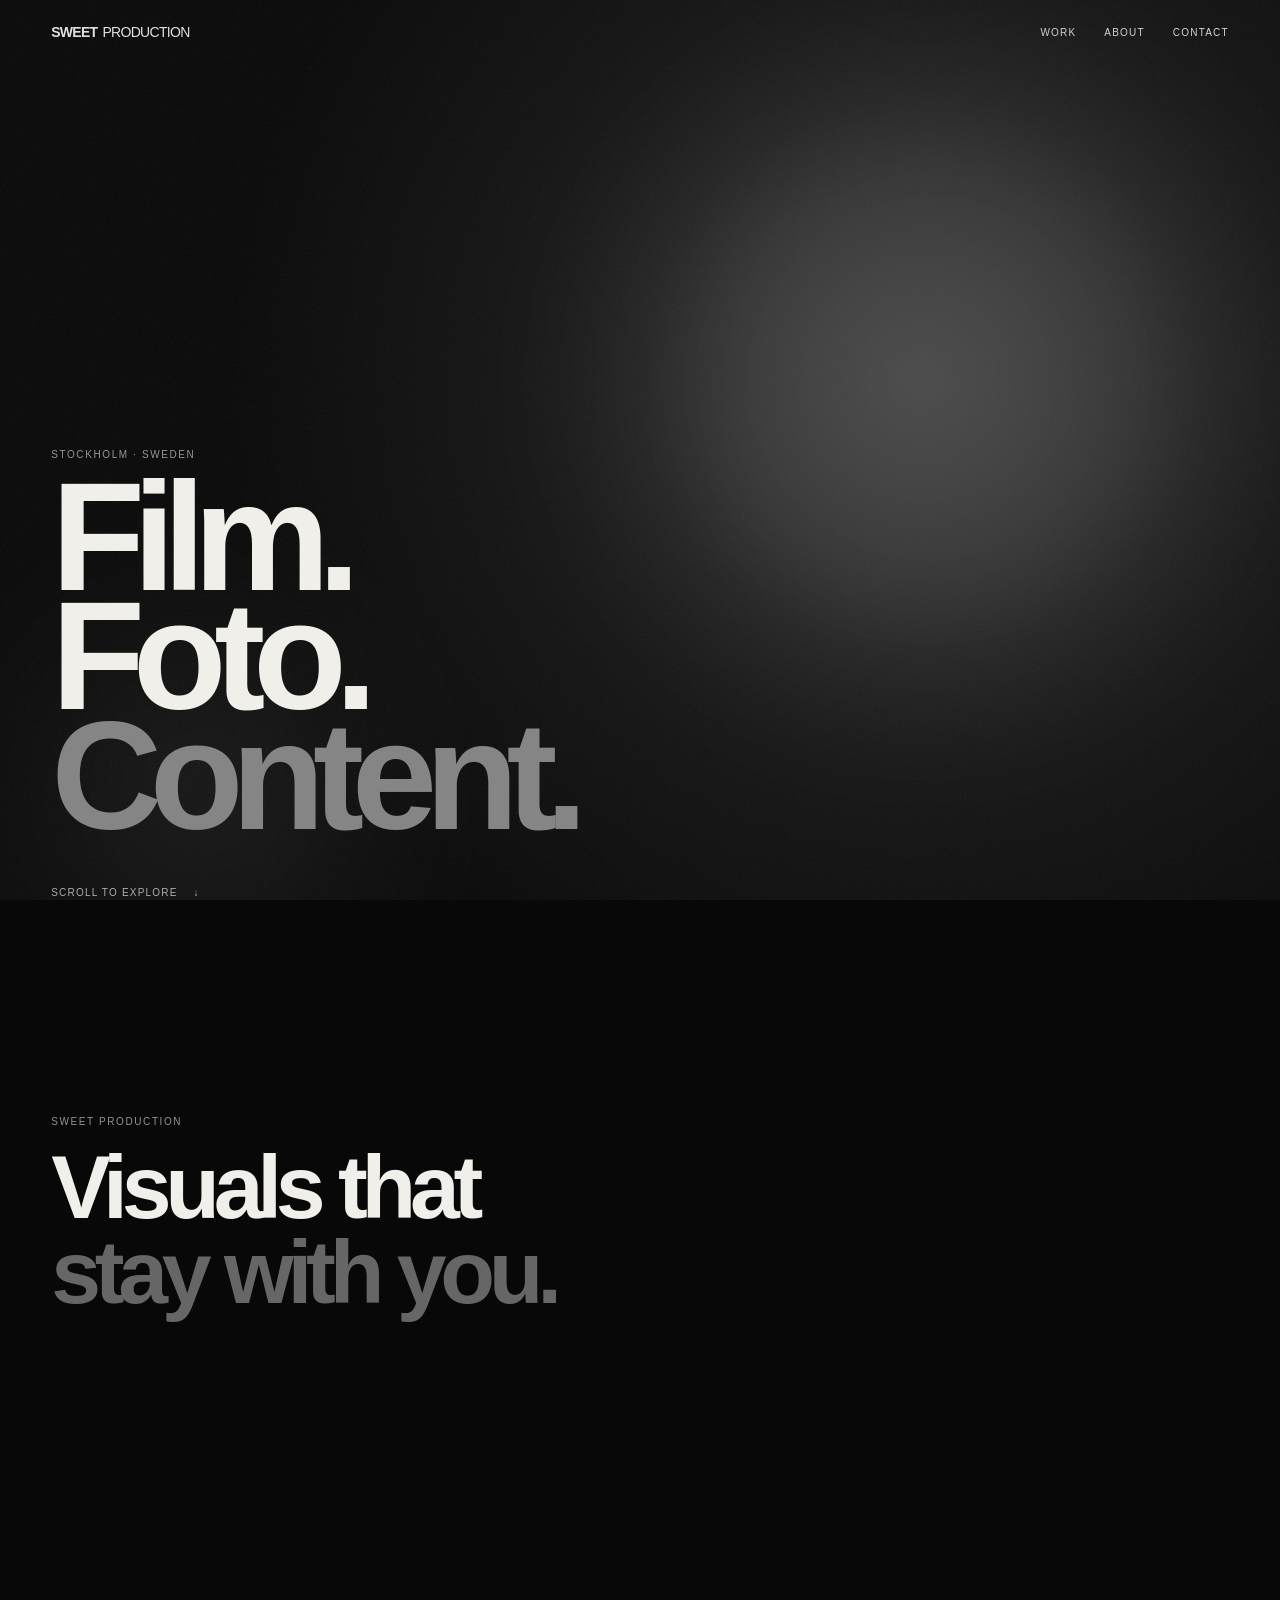
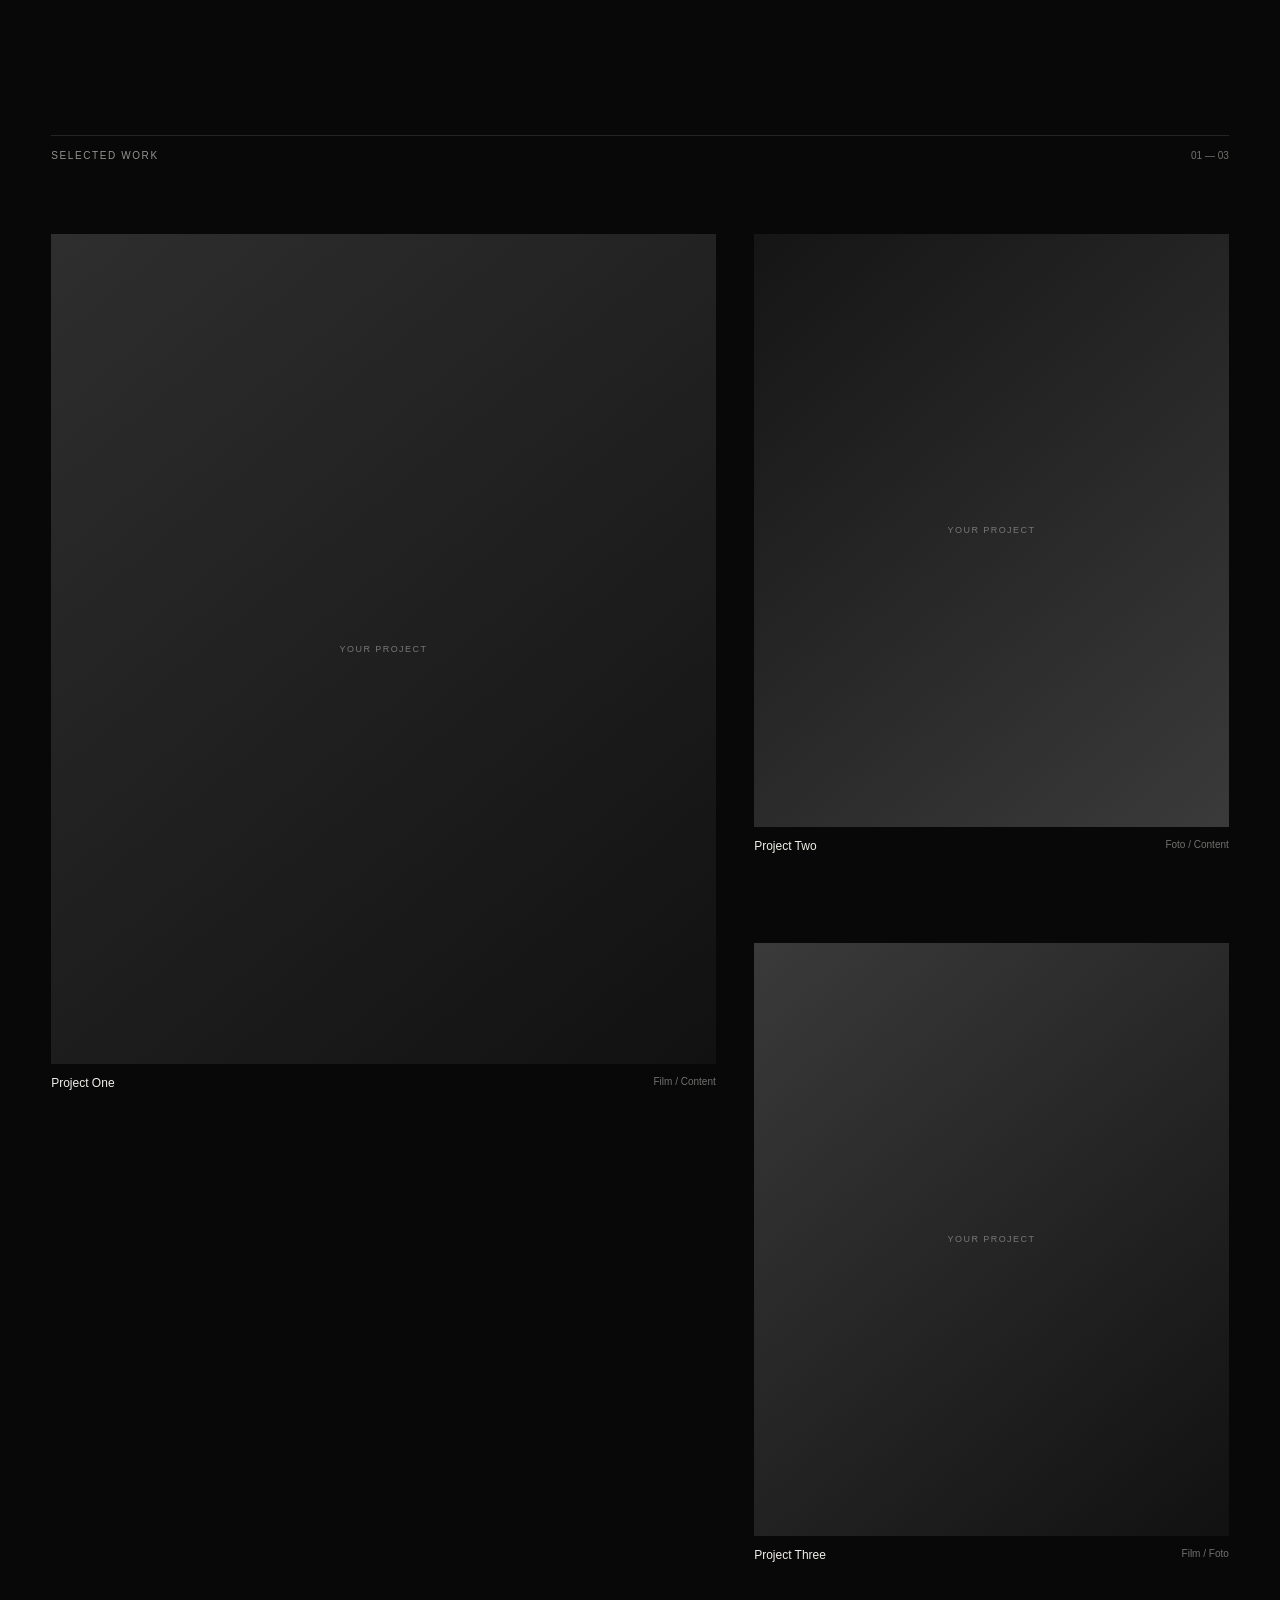
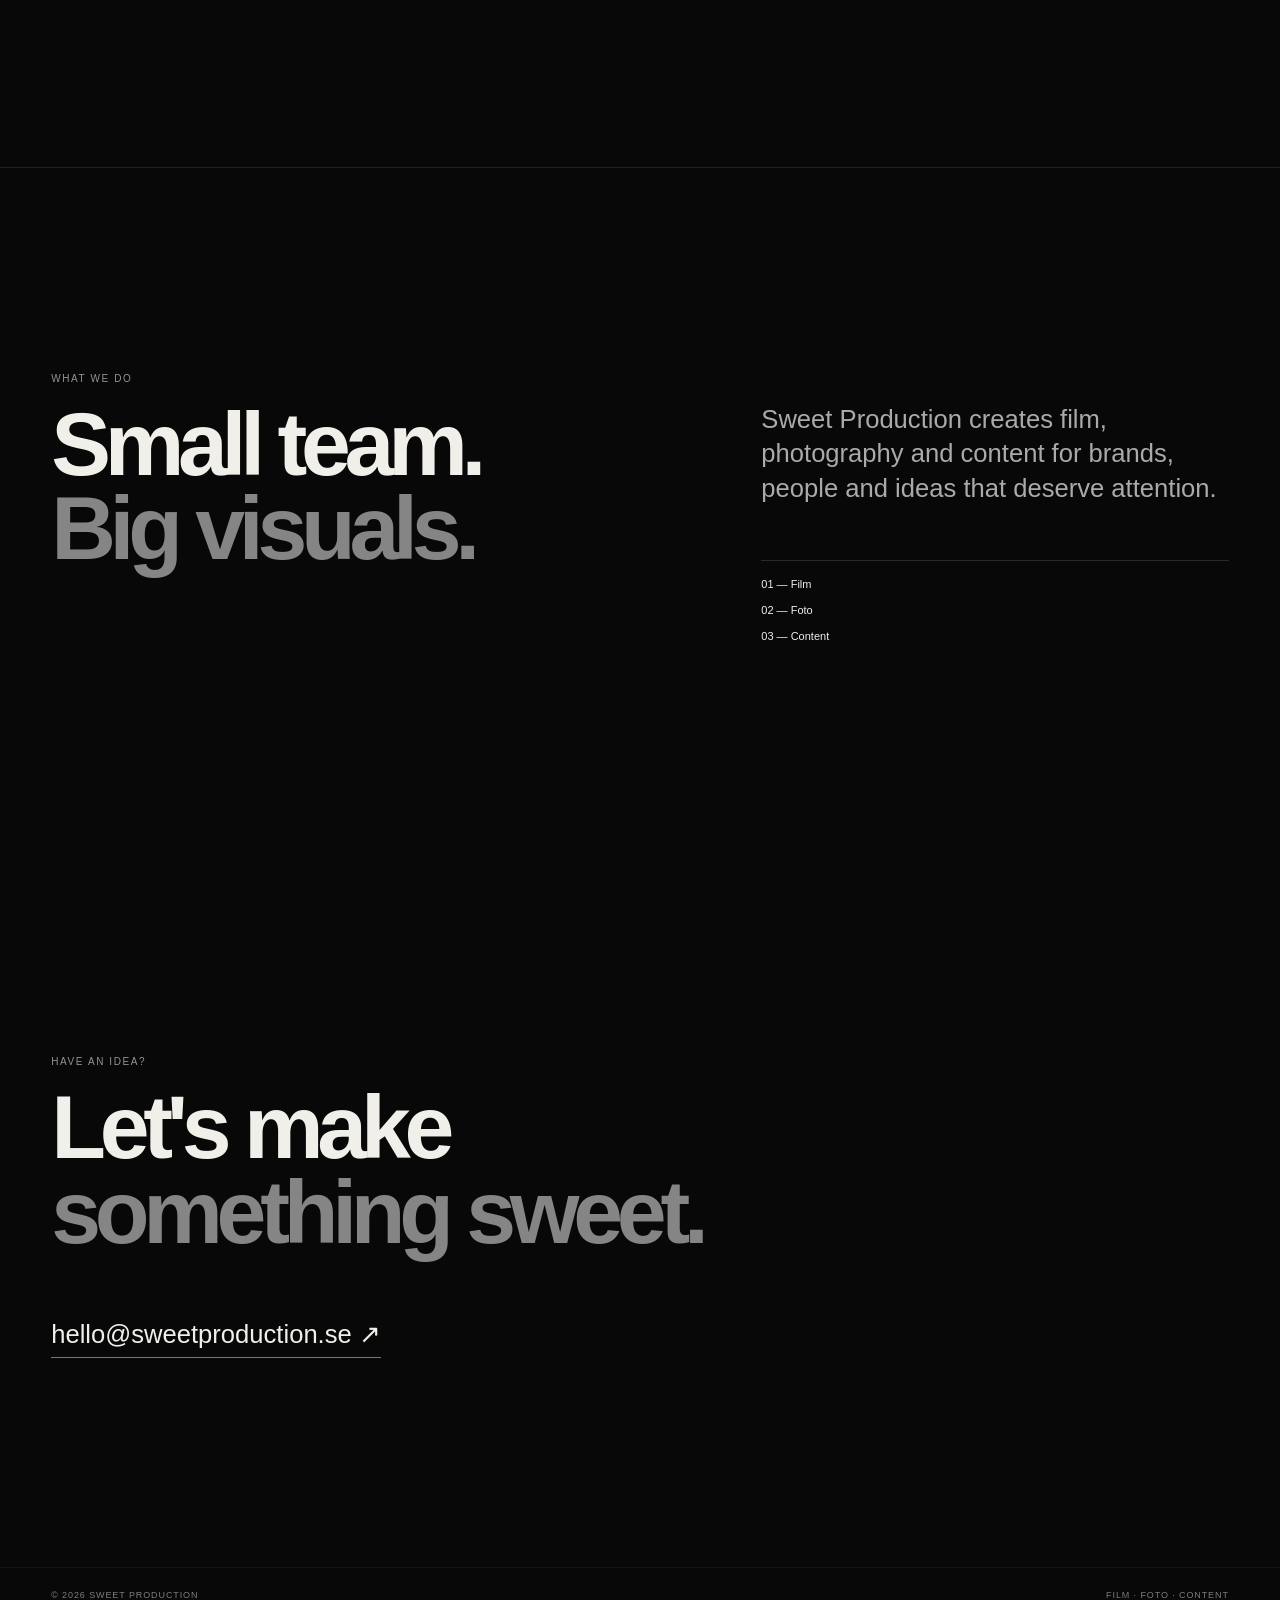
==== index.html @ b4e2ef2e "Update index.html" ====
<!DOCTYPE html>
<html lang="sv">
<head>
  <meta charset="UTF-8">
  <meta name="viewport" content="width=device-width, initial-scale=1.0">

  <title>Sweet Production — Film · Foto · Content</title>

  <meta name="description" content="Sweet Production — Film, Foto och Content.">

  <link rel="stylesheet" href="style.css">
</head>

<body>

<header class="nav">

  <a href="#top" class="logo">
    SWEET<span>PRODUCTION</span>
  </a>

  <nav>
    <a href="#work">Work</a>
    <a href="#about">About</a>
    <a href="#contact">Contact</a>
  </nav>

</header>

<main id="top">

<section class="hero">

  <div class="hero-bg">
    <div class="glow one"></div>
    <div class="glow two"></div>
    <div class="grain"></div>
  </div>

  <div class="hero-content">

    <p class="eyebrow" id="location">
      Stockholm · Sweden
    </p>

    <h1 id="hero-title">
      Film.<br>
      Foto.<br>
      <i>Content.</i>
    </h1>

    <a href="#work" class="scroll">
      Scroll to explore <b>↓</b>
    </a>

  </div>

</section>

<section class="statement">

  <p class="eyebrow">
    Sweet Production
  </p>

  <h2 id="statement">
    Visuals that<br>
    <span>stay with you.</span>
  </h2>

</section>

<section id="work" class="work">

  <div class="section-top">

    <p class="eyebrow">
      Selected work
    </p>

    <span>01 — 03</span>

  </div>

  <div class="projects">

    <article class="project big">

      <div class="media" id="image1">
        YOUR PROJECT
      </div>

      <div class="meta">

        <strong id="title1">
          Project One
        </strong>

        <small id="category1">
          Film / Content
        </small>

      </div>

    </article>

    <article class="project">

      <div class="media alt1" id="image2">
        YOUR PROJECT
      </div>

      <div class="meta">

        <strong id="title2">
          Project Two
        </strong>

        <small id="category2">
          Foto / Content
        </small>

      </div>

    </article>

    <article class="project">

      <div class="media alt2" id="image3">
        YOUR PROJECT
      </div>

      <div class="meta">

        <strong id="title3">
          Project Three
        </strong>

        <small id="category3">
          Film / Foto
        </small>

      </div>

    </article>

  </div>

</section>

<section id="about" class="about">

  <p class="eyebrow">
    What we do
  </p>

  <div class="split">

    <h2>
      Small team.<br>
      <i>Big visuals.</i>
    </h2>

    <div>

      <p class="lead" id="about-text">
        Sweet Production creates film,
        photography and content for brands,
        people and ideas that deserve attention.
      </p>

      <div class="services">

        <span>01 — Film</span>
        <span>02 — Foto</span>
        <span>03 — Content</span>

      </div>

    </div>

  </div>

</section>

<section id="contact" class="contact">

  <p class="eyebrow">
    Have an idea?
  </p>

  <h2>
    Let's make<br>
    <i>something sweet.</i>
  </h2>

  <a
    class="email"
    id="email"
    href="mailto:hello@sweetproduction.se"
  >
    hello@sweetproduction.se ↗
  </a>

</section>

</main>

<footer>

  <span>
    © 2026 Sweet Production
  </span>

  <span>
    Film · Foto · Content
  </span>

</footer>


<script>

const saved = localStorage.getItem("sweetProductionContent");

if (saved) {

  const data = JSON.parse(saved);

  /* HERO */

  if (data.location) {
    document.getElementById("location").textContent =
      data.location;
  }

  if (data.hero1 || data.hero2 || data.hero3) {

    document.getElementById("hero-title").innerHTML =
      `${data.hero1 || ""}<br>
       ${data.hero2 || ""}<br>
       <i>${data.hero3 || ""}</i>`;

  }


  /* STATEMENT */

  if (data.statement) {

    const lines = data.statement
      .split("\n")
      .filter(line => line.trim() !== "");

    document.getElementById("statement").innerHTML =
      `${lines[0] || ""}<br>
       <span>${lines[1] || ""}</span>`;

  }


  /* PROJECT 1 */

  if (data.project1)
    document.getElementById("title1").textContent =
      data.project1;

  if (data.type1)
    document.getElementById("category1").textContent =
      data.type1;

  if (data.image1)
    setImage("image1", data.image1);


  /* PROJECT 2 */

  if (data.project2)
    document.getElementById("title2").textContent =
      data.project2;

  if (data.type2)
    document.getElementById("category2").textContent =
      data.type2;

  if (data.image2)
    setImage("image2", data.image2);


  /* PROJECT 3 */

  if (data.project3)
    document.getElementById("title3").textContent =
      data.project3;

  if (data.type3)
    document.getElementById("category3").textContent =
      data.type3;

  if (data.image3)
    setImage("image3", data.image3);


  /* ABOUT */

  if (data.about) {
    document.getElementById("about-text").textContent =
      data.about;
  }


  /* EMAIL */

  if (data.email) {

    const email = document.getElementById("email");

    email.textContent = data.email + " ↗";
    email.href = "mailto:" + data.email;

  }

}


/* IMAGE */

function setImage(id, url) {

  const element = document.getElementById(id);

  element.style.backgroundImage =
    `url("${url}")`;

  element.style.backgroundSize = "cover";
  element.style.backgroundPosition = "center";

  element.textContent = "";

}

</script>

</body>
</html>
---- style.css ----
* {
  box-sizing: border-box;
}

html {
  scroll-behavior: smooth;
}

body {
  margin: 0;
  background: #080808;
  color: #f1efe9;
  font-family: Arial, Helvetica, sans-serif;
}

a {
  color: inherit;
  text-decoration: none;
}

/* NAV */

.nav {
  position: fixed;
  z-index: 20;
  top: 0;
  left: 0;
  width: 100%;
  padding: 24px 4vw;
  display: flex;
  justify-content: space-between;
  align-items: center;
  mix-blend-mode: difference;
}

.logo {
  font-weight: 800;
  font-size: 14px;
  letter-spacing: -0.05em;
}

.logo span {
  font-weight: 500;
  margin-left: 5px;
}

.nav nav {
  display: flex;
  gap: 28px;
  font-size: 10px;
  text-transform: uppercase;
  letter-spacing: 0.12em;
}

/* HERO */

.hero {
  height: 100svh;
  min-height: 650px;
  position: relative;
  display: flex;
  align-items: flex-end;
  padding: 0 4vw 7vh;
  overflow: hidden;
}

.hero-bg {
  position: absolute;
  inset: 0;
  background:
    radial-gradient(
      circle at 72% 42%,
      #393939 0,
      #191919 26%,
      #080808 65%
    );
}

.glow {
  position: absolute;
  border-radius: 50%;
  filter: blur(90px);
  opacity: 0.28;
}

.one {
  width: 45vw;
  height: 45vw;
  right: 5%;
  top: 10%;
  background: #777;
}

.two {
  width: 24vw;
  height: 24vw;
  left: 4%;
  bottom: -5%;
  background: #444;
}

.grain {
  position: absolute;
  inset: -40%;
  opacity: 0.07;
  background-image: url("data:image/svg+xml,%3Csvg xmlns='http://www.w3.org/2000/svg' width='180' height='180'%3E%3Cfilter id='n'%3E%3CfeTurbulence type='fractalNoise' baseFrequency='.9' numOctaves='3'/%3E%3C/filter%3E%3Crect width='100%25' height='100%25' filter='url(%23n)'/%3E%3C/svg%3E");
  animation: noise 0.2s steps(2) infinite;
}

.hero-content {
  position: relative;
}

.eyebrow {
  font-size: 10px;
  text-transform: uppercase;
  letter-spacing: 0.16em;
  opacity: 0.6;
  margin: 0 0 18px;
}

.hero h1 {
  font-size: clamp(70px, 12vw, 180px);
  line-height: 0.78;
  letter-spacing: -0.08em;
  margin: 0;
  font-weight: 800;
}

.hero h1 i,
.contact h2 i,
.about h2 i {
  font-style: normal;
  color: #858585;
}

.scroll {
  position: absolute;
  top: calc(100% + 50px);
  font-size: 10px;
  text-transform: uppercase;
  letter-spacing: 0.12em;
  opacity: 0.7;
}

.scroll b {
  margin-left: 12px;
}

/* GENERAL SECTIONS */

.statement,
.work,
.about,
.contact {
  padding: 16vw 4vw;
}

.statement {
  min-height: 70vh;
  display: flex;
  justify-content: center;
  flex-direction: column;
}

.statement h2,
.about h2,
.contact h2 {
  font-size: clamp(44px, 7vw, 100px);
  line-height: 0.94;
  letter-spacing: -0.07em;
  margin: 0;
  font-weight: 750;
}

.statement h2 span {
  color: #666;
}

/* WORK */

.section-top {
  border-top: 1px solid #242424;
  padding-top: 14px;
  display: flex;
  justify-content: space-between;
  margin-bottom: 55px;
}

.section-top span {
  font-size: 10px;
  opacity: 0.45;
}

.projects {
  display: grid;
  grid-template-columns: 1.4fr 1fr;
  gap: 7vw 3vw;
}

.project.big {
  grid-row: span 2;
}

.media {
  aspect-ratio: 4 / 5;
  background: linear-gradient(140deg, #2e2e2e, #111);
  display: flex;
  align-items: center;
  justify-content: center;
  color: #777;
  font-size: 9px;
  letter-spacing: 0.16em;
}

.alt1 {
  background: linear-gradient(140deg, #151515, #3a3a3a);
}

.alt2 {
  background: linear-gradient(140deg, #3a3a3a, #111);
}

.meta {
  display: flex;
  justify-content: space-between;
  padding-top: 12px;
}

.meta strong {
  font-size: 12px;
  font-weight: 500;
}

.meta small {
  font-size: 10px;
  opacity: 0.45;
}

/* ABOUT */

.about {
  border-top: 1px solid #202020;
}

.split {
  display: grid;
  grid-template-columns: 1.3fr 1fr;
  gap: 8vw;
}

.lead {
  font-size: clamp(18px, 2vw, 28px);
  line-height: 1.35;
  color: #aaa;
  max-width: 520px;
  margin: 0;
}

.services {
  margin-top: 55px;
  border-top: 1px solid #292929;
  display: grid;
  gap: 14px;
  padding-top: 17px;
  font-size: 11px;
}

/* CONTACT */

.contact {
  min-height: 80vh;
  display: flex;
  justify-content: center;
  flex-direction: column;
}

.email {
  margin-top: 65px;
  font-size: clamp(18px, 2vw, 28px);
  width: max-content;
  border-bottom: 1px solid #777;
  padding-bottom: 8px;
}

/* FOOTER */

footer {
  border-top: 1px solid #202020;
  padding: 22px 4vw;
  display: flex;
  justify-content: space-between;
  font-size: 9px;
  text-transform: uppercase;
  letter-spacing: 0.1em;
  opacity: 0.5;
}

/* ANIMATION */

@keyframes noise {
  0% {
    transform: translate(0);
  }

  25% {
    transform: translate(2%, -1%);
  }

  50% {
    transform: translate(-1%, 2%);
  }

  75% {
    transform: translate(1%, 1%);
  }

  100% {
    transform: translate(-2%, -1%);
  }
}

/* MOBILE */

@media (max-width: 700px) {

  .nav {
    padding: 18px 5vw;
  }

  .nav nav {
    gap: 15px;
  }

  .hero {
    padding: 0 5vw 8vh;
  }

  .hero h1 {
    font-size: 20vw;
  }

  .statement,
  .work,
  .about,
  .contact {
    padding: 28vw 5vw;
  }

  .projects {
    grid-template-columns: 1fr;
    gap: 50px;
  }

  .project.big {
    grid-row: auto;
  }

  .split {
    grid-template-columns: 1fr;
    gap: 45px;
  }

  .contact {
    min-height: 70vh;
  }

  footer {
    padding: 20px 5vw;
    flex-direction: column;
    gap: 12px;
  }
}
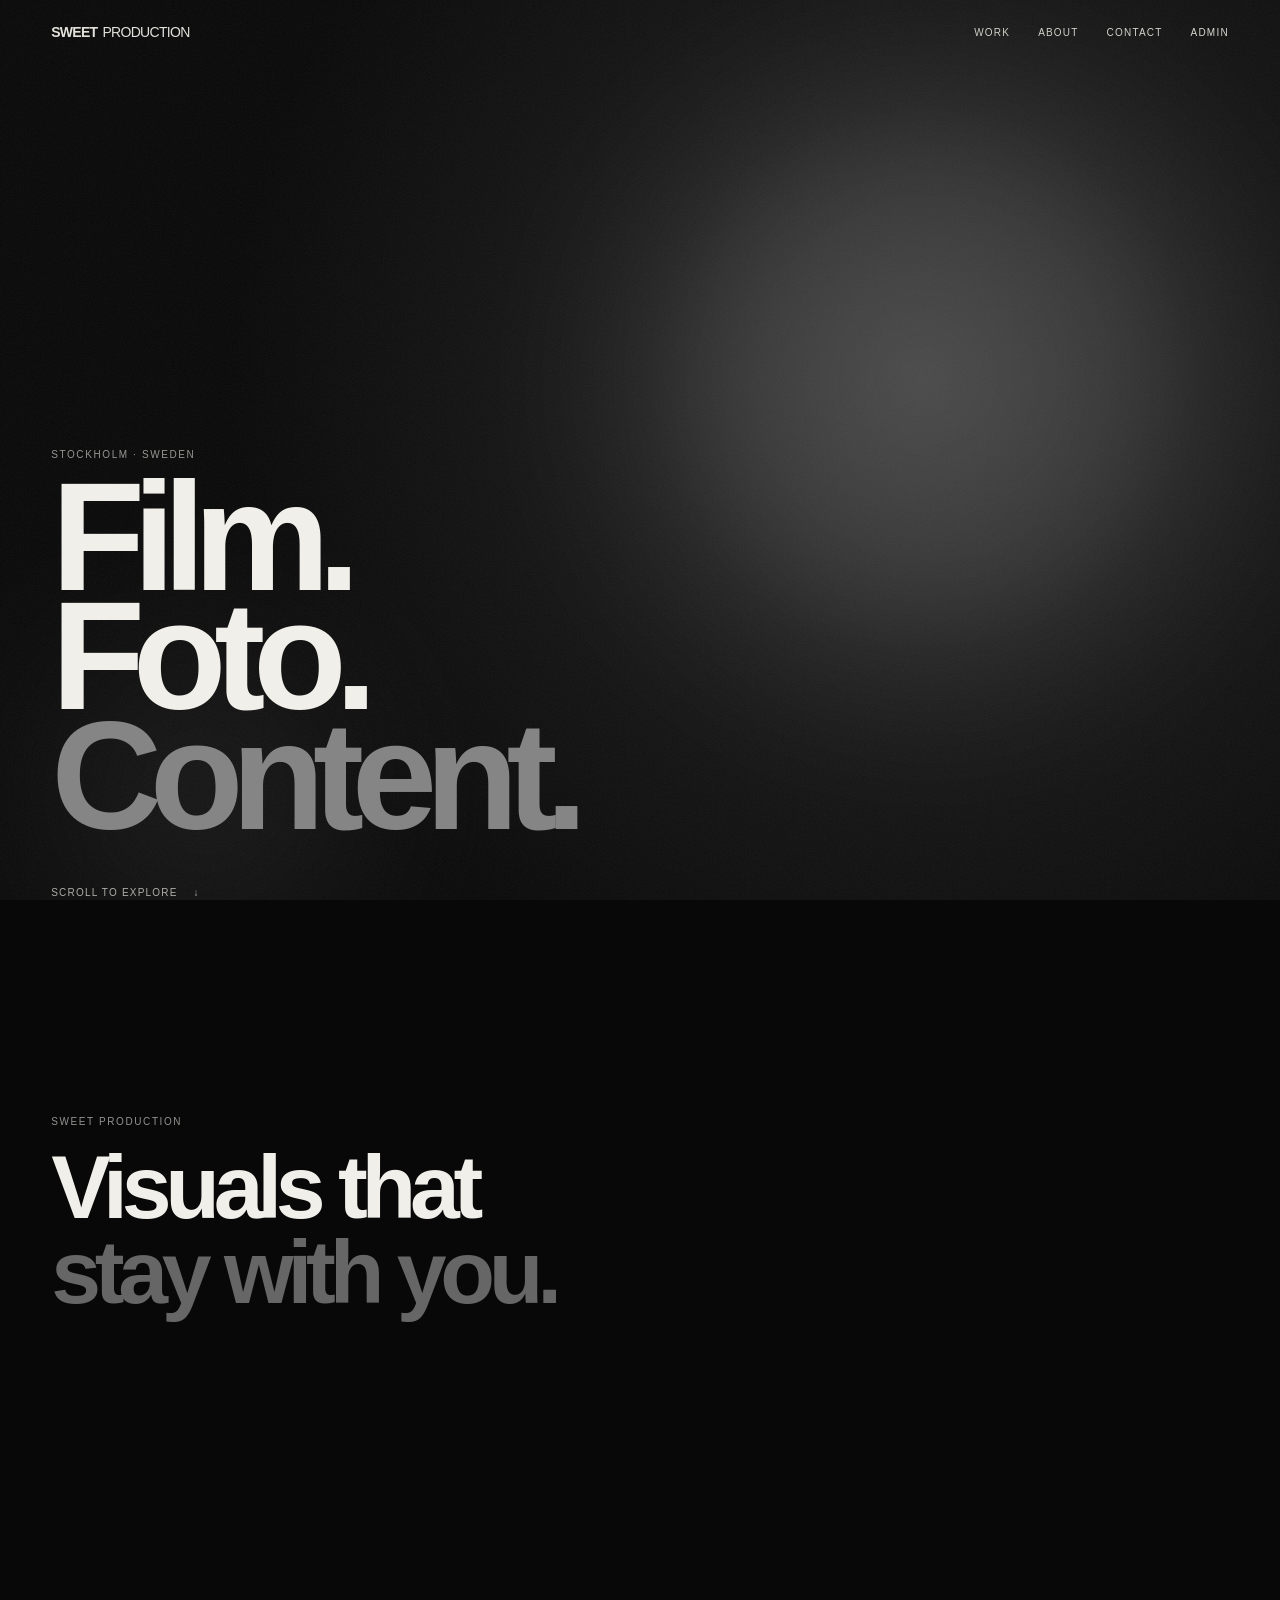
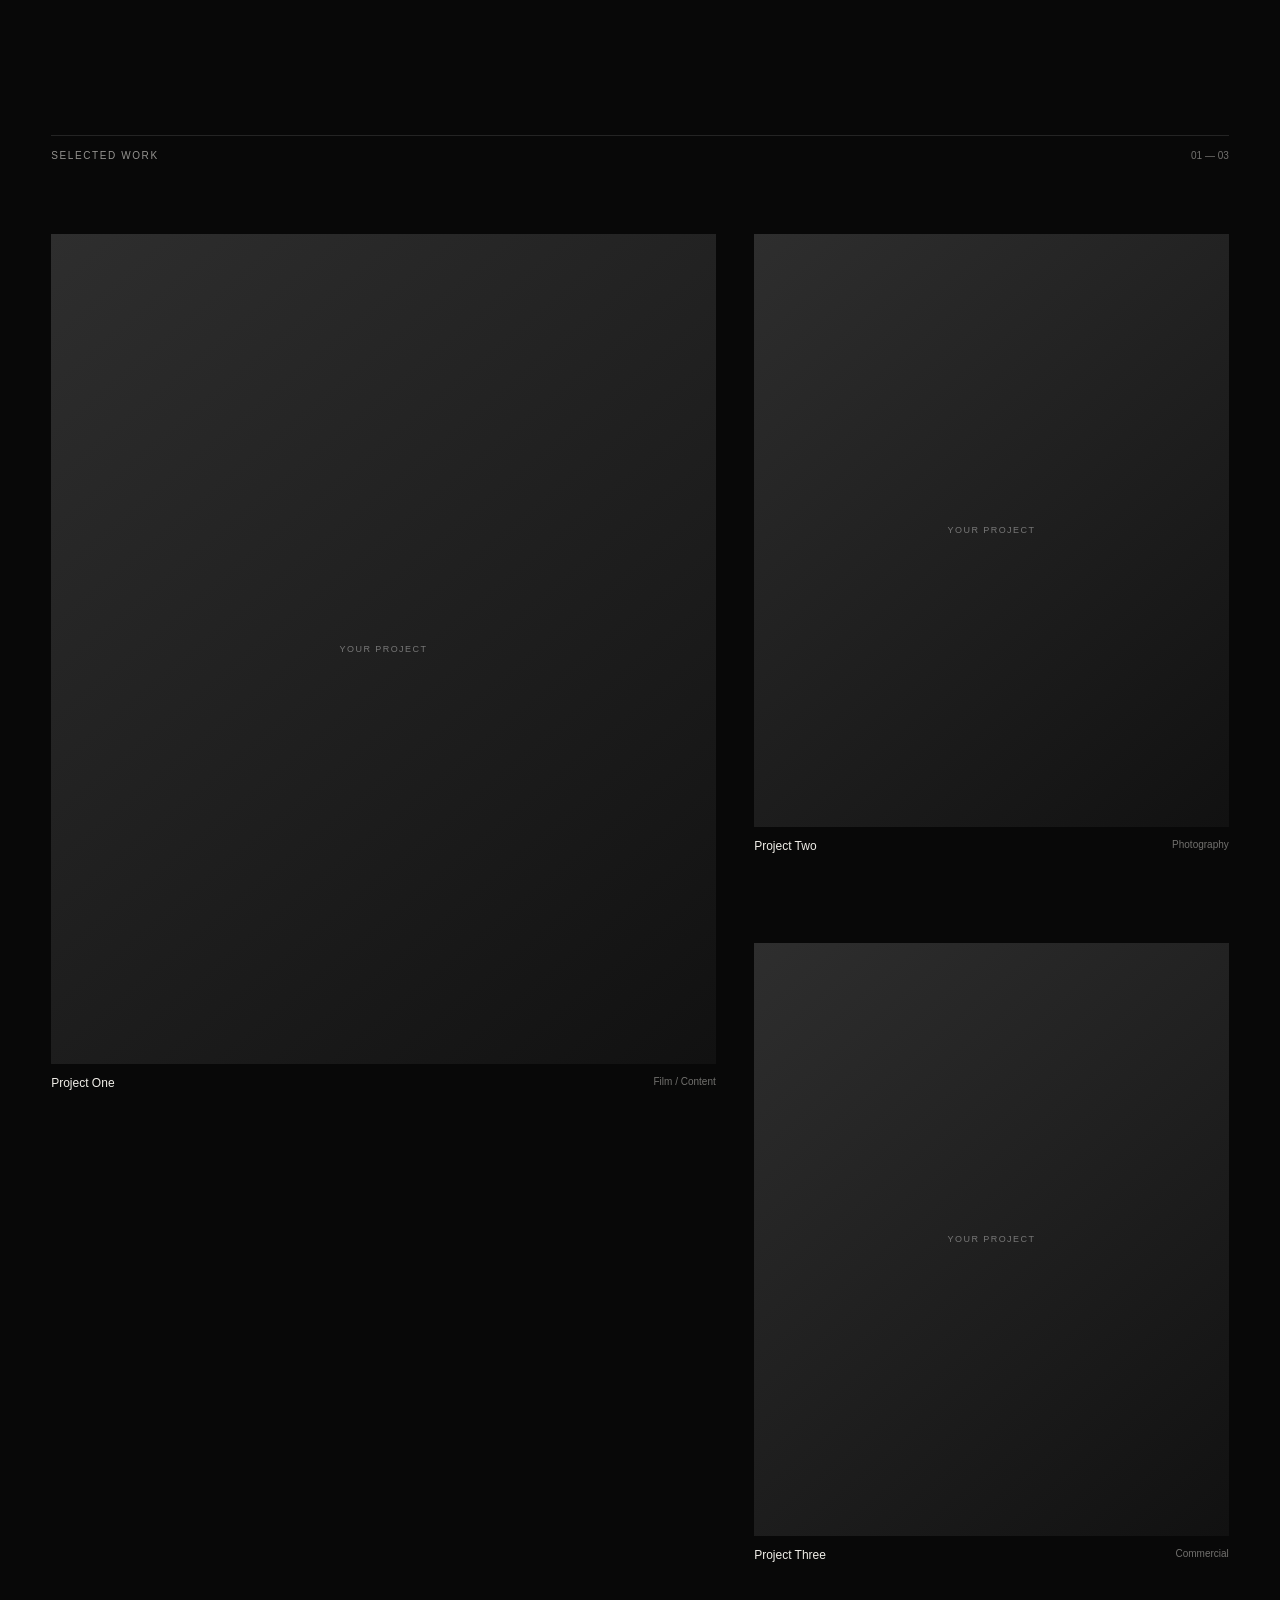
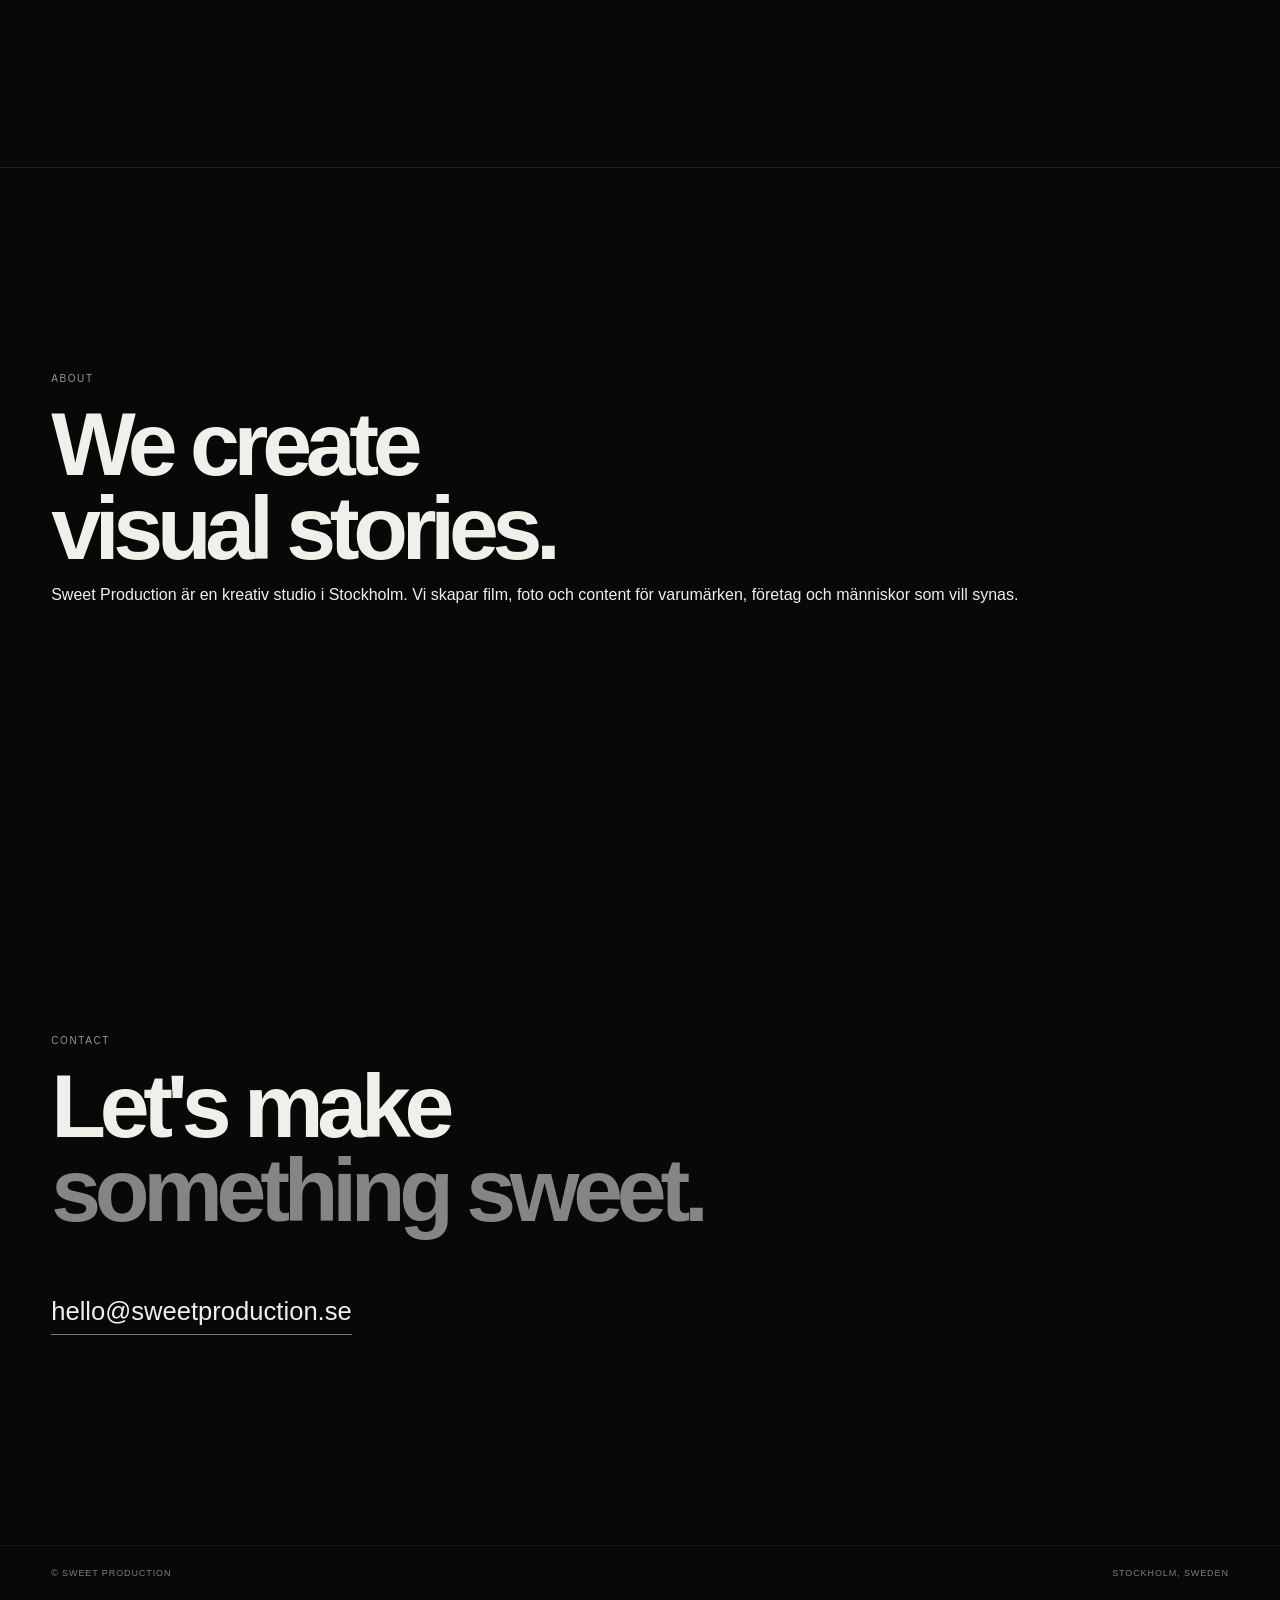
==== commit 727013e1: "Update index.html" ====
--- a/index.html
+++ b/index.html
@@ -3,34 +3,27 @@
 <head>
   <meta charset="UTF-8">
   <meta name="viewport" content="width=device-width, initial-scale=1.0">
-
   <title>Sweet Production — Film · Foto · Content</title>
-
   <meta name="description" content="Sweet Production — Film, Foto och Content.">
-
   <link rel="stylesheet" href="style.css">
 </head>
 
 <body>
 
 <header class="nav">
-
-  <a href="#top" class="logo">
-    SWEET<span>PRODUCTION</span>
-  </a>
+  <a href="#top" class="logo">SWEET<span>PRODUCTION</span></a>
 
   <nav>
     <a href="#work">Work</a>
     <a href="#about">About</a>
     <a href="#contact">Contact</a>
+    <a href="admin.html">Admin</a>
   </nav>
-
 </header>
 
 <main id="top">
 
 <section class="hero">
-
   <div class="hero-bg">
     <div class="glow one"></div>
     <div class="glow two"></div>
@@ -38,12 +31,9 @@
   </div>
 
   <div class="hero-content">
+    <p class="eyebrow">Stockholm · Sweden</p>
 
-    <p class="eyebrow" id="location">
-      Stockholm · Sweden
-    </p>
-
-    <h1 id="hero-title">
+    <h1>
       Film.<br>
       Foto.<br>
       <i>Content.</i>
@@ -52,154 +42,85 @@
     <a href="#work" class="scroll">
       Scroll to explore <b>↓</b>
     </a>
-
   </div>
-
 </section>
 
 <section class="statement">
+  <p class="eyebrow">Sweet Production</p>
 
-  <p class="eyebrow">
-    Sweet Production
-  </p>
-
-  <h2 id="statement">
+  <h2>
     Visuals that<br>
     <span>stay with you.</span>
   </h2>
-
 </section>
 
 <section id="work" class="work">
 
   <div class="section-top">
-
-    <p class="eyebrow">
-      Selected work
-    </p>
-
+    <p class="eyebrow">Selected work</p>
     <span>01 — 03</span>
-
   </div>
 
   <div class="projects">
 
     <article class="project big">
-
-      <div class="media" id="image1">
-        YOUR PROJECT
-      </div>
+      <div class="media" id="image1">YOUR PROJECT</div>
 
       <div class="meta">
-
-        <strong id="title1">
-          Project One
-        </strong>
-
-        <small id="category1">
-          Film / Content
-        </small>
-
+        <strong id="title1">Project One</strong>
+        <small id="category1">Film / Content</small>
       </div>
-
     </article>
 
     <article class="project">
-
-      <div class="media alt1" id="image2">
-        YOUR PROJECT
-      </div>
+      <div class="media" id="image2">YOUR PROJECT</div>
 
       <div class="meta">
-
-        <strong id="title2">
-          Project Two
-        </strong>
-
-        <small id="category2">
-          Foto / Content
-        </small>
-
+        <strong id="title2">Project Two</strong>
+        <small id="category2">Photography</small>
       </div>
-
     </article>
 
     <article class="project">
-
-      <div class="media alt2" id="image3">
-        YOUR PROJECT
-      </div>
+      <div class="media" id="image3">YOUR PROJECT</div>
 
       <div class="meta">
-
-        <strong id="title3">
-          Project Three
-        </strong>
-
-        <small id="category3">
-          Film / Foto
-        </small>
-
+        <strong id="title3">Project Three</strong>
+        <small id="category3">Commercial</small>
       </div>
-
     </article>
 
   </div>
-
 </section>
 
 <section id="about" class="about">
 
-  <p class="eyebrow">
-    What we do
+  <p class="eyebrow">About</p>
+
+  <h2>
+    We create<br>
+    <span>visual stories.</span>
+  </h2>
+
+  <p class="about-text">
+    Sweet Production är en kreativ studio i Stockholm.
+    Vi skapar film, foto och content för varumärken,
+    företag och människor som vill synas.
   </p>
-
-  <div class="split">
-
-    <h2>
-      Small team.<br>
-      <i>Big visuals.</i>
-    </h2>
-
-    <div>
-
-      <p class="lead" id="about-text">
-        Sweet Production creates film,
-        photography and content for brands,
-        people and ideas that deserve attention.
-      </p>
-
-      <div class="services">
-
-        <span>01 — Film</span>
-        <span>02 — Foto</span>
-        <span>03 — Content</span>
-
-      </div>
-
-    </div>
-
-  </div>
 
 </section>
 
 <section id="contact" class="contact">
 
-  <p class="eyebrow">
-    Have an idea?
-  </p>
+  <p class="eyebrow">Contact</p>
 
   <h2>
     Let's make<br>
     <i>something sweet.</i>
   </h2>
 
-  <a
-    class="email"
-    id="email"
-    href="mailto:hello@sweetproduction.se"
-  >
-    hello@sweetproduction.se ↗
+  <a class="email" href="mailto:hello@sweetproduction.se">
+    hello@sweetproduction.se
   </a>
 
 </section>
@@ -207,139 +128,9 @@
 </main>
 
 <footer>
-
-  <span>
-    © 2026 Sweet Production
-  </span>
-
-  <span>
-    Film · Foto · Content
-  </span>
-
+  <span>© Sweet Production</span>
+  <span>Stockholm, Sweden</span>
 </footer>
-
-
-<script>
-
-const saved = localStorage.getItem("sweetProductionContent");
-
-if (saved) {
-
-  const data = JSON.parse(saved);
-
-  /* HERO */
-
-  if (data.location) {
-    document.getElementById("location").textContent =
-      data.location;
-  }
-
-  if (data.hero1 || data.hero2 || data.hero3) {
-
-    document.getElementById("hero-title").innerHTML =
-      `${data.hero1 || ""}<br>
-       ${data.hero2 || ""}<br>
-       <i>${data.hero3 || ""}</i>`;
-
-  }
-
-
-  /* STATEMENT */
-
-  if (data.statement) {
-
-    const lines = data.statement
-      .split("\n")
-      .filter(line => line.trim() !== "");
-
-    document.getElementById("statement").innerHTML =
-      `${lines[0] || ""}<br>
-       <span>${lines[1] || ""}</span>`;
-
-  }
-
-
-  /* PROJECT 1 */
-
-  if (data.project1)
-    document.getElementById("title1").textContent =
-      data.project1;
-
-  if (data.type1)
-    document.getElementById("category1").textContent =
-      data.type1;
-
-  if (data.image1)
-    setImage("image1", data.image1);
-
-
-  /* PROJECT 2 */
-
-  if (data.project2)
-    document.getElementById("title2").textContent =
-      data.project2;
-
-  if (data.type2)
-    document.getElementById("category2").textContent =
-      data.type2;
-
-  if (data.image2)
-    setImage("image2", data.image2);
-
-
-  /* PROJECT 3 */
-
-  if (data.project3)
-    document.getElementById("title3").textContent =
-      data.project3;
-
-  if (data.type3)
-    document.getElementById("category3").textContent =
-      data.type3;
-
-  if (data.image3)
-    setImage("image3", data.image3);
-
-
-  /* ABOUT */
-
-  if (data.about) {
-    document.getElementById("about-text").textContent =
-      data.about;
-  }
-
-
-  /* EMAIL */
-
-  if (data.email) {
-
-    const email = document.getElementById("email");
-
-    email.textContent = data.email + " ↗";
-    email.href = "mailto:" + data.email;
-
-  }
-
-}
-
-
-/* IMAGE */
-
-function setImage(id, url) {
-
-  const element = document.getElementById(id);
-
-  element.style.backgroundImage =
-    `url("${url}")`;
-
-  element.style.backgroundSize = "cover";
-  element.style.backgroundPosition = "center";
-
-  element.textContent = "";
-
-}
-
-</script>
 
 </body>
 </html>
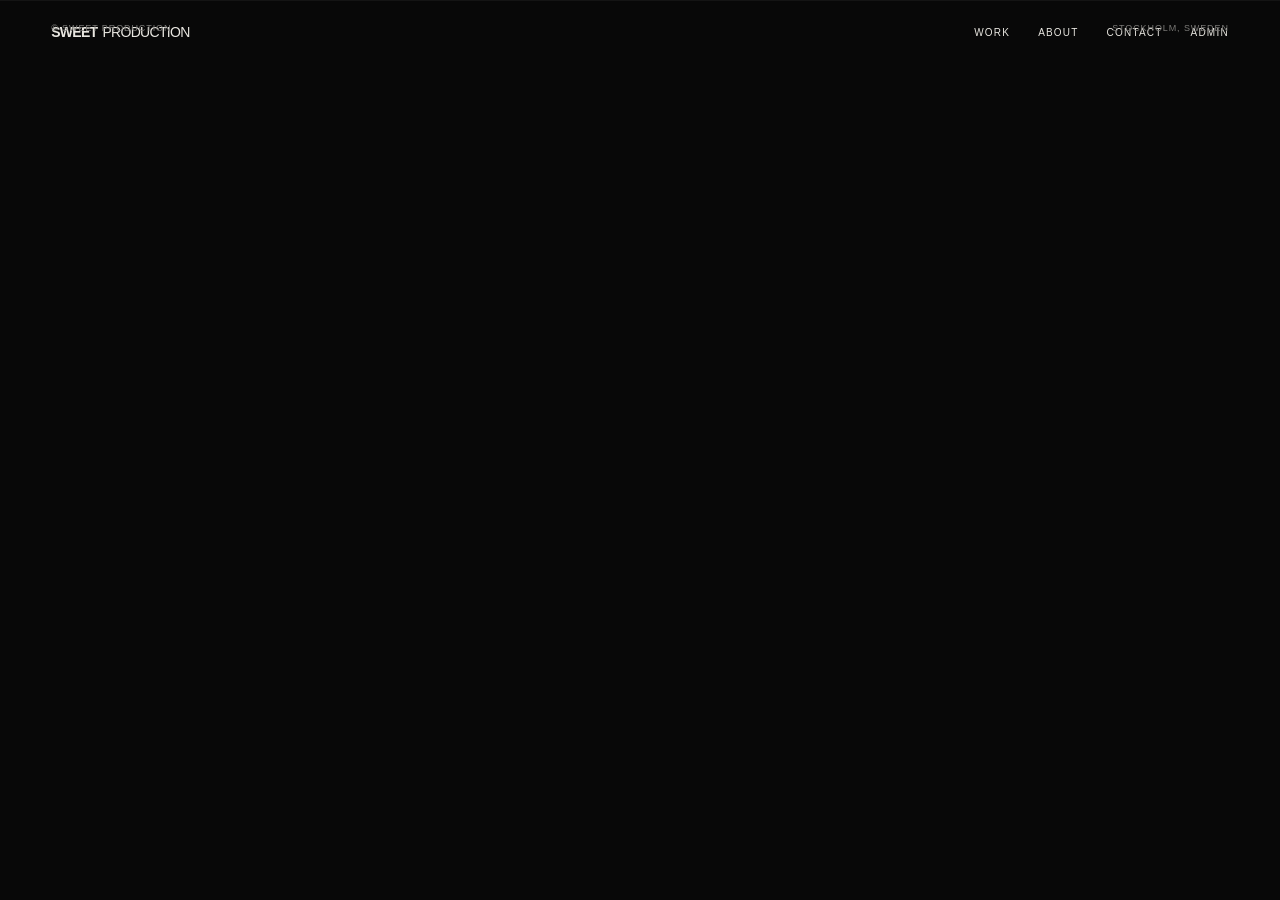
==== commit ad5c0e8e: "Update index.html" ====
--- a/index.html
+++ b/index.html
@@ -3,8 +3,7 @@
 <head>
   <meta charset="UTF-8">
   <meta name="viewport" content="width=device-width, initial-scale=1.0">
-  <title>Sweet Production — Film · Foto · Content</title>
-  <meta name="description" content="Sweet Production — Film, Foto och Content.">
+  <title>Sweet Production</title>
   <link rel="stylesheet" href="style.css">
 </head>
 
@@ -23,107 +22,7 @@
 
 <main id="top">
 
-<section class="hero">
-  <div class="hero-bg">
-    <div class="glow one"></div>
-    <div class="glow two"></div>
-    <div class="grain"></div>
-  </div>
-
-  <div class="hero-content">
-    <p class="eyebrow">Stockholm · Sweden</p>
-
-    <h1>
-      Film.<br>
-      Foto.<br>
-      <i>Content.</i>
-    </h1>
-
-    <a href="#work" class="scroll">
-      Scroll to explore <b>↓</b>
-    </a>
-  </div>
-</section>
-
-<section class="statement">
-  <p class="eyebrow">Sweet Production</p>
-
-  <h2>
-    Visuals that<br>
-    <span>stay with you.</span>
-  </h2>
-</section>
-
-<section id="work" class="work">
-
-  <div class="section-top">
-    <p class="eyebrow">Selected work</p>
-    <span>01 — 03</span>
-  </div>
-
-  <div class="projects">
-
-    <article class="project big">
-      <div class="media" id="image1">YOUR PROJECT</div>
-
-      <div class="meta">
-        <strong id="title1">Project One</strong>
-        <small id="category1">Film / Content</small>
-      </div>
-    </article>
-
-    <article class="project">
-      <div class="media" id="image2">YOUR PROJECT</div>
-
-      <div class="meta">
-        <strong id="title2">Project Two</strong>
-        <small id="category2">Photography</small>
-      </div>
-    </article>
-
-    <article class="project">
-      <div class="media" id="image3">YOUR PROJECT</div>
-
-      <div class="meta">
-        <strong id="title3">Project Three</strong>
-        <small id="category3">Commercial</small>
-      </div>
-    </article>
-
-  </div>
-</section>
-
-<section id="about" class="about">
-
-  <p class="eyebrow">About</p>
-
-  <h2>
-    We create<br>
-    <span>visual stories.</span>
-  </h2>
-
-  <p class="about-text">
-    Sweet Production är en kreativ studio i Stockholm.
-    Vi skapar film, foto och content för varumärken,
-    företag och människor som vill synas.
-  </p>
-
-</section>
-
-<section id="contact" class="contact">
-
-  <p class="eyebrow">Contact</p>
-
-  <h2>
-    Let's make<br>
-    <i>something sweet.</i>
-  </h2>
-
-  <a class="email" href="mailto:hello@sweetproduction.se">
-    hello@sweetproduction.se
-  </a>
-
-</section>
+  <div id="page"></div>
 
 </main>
 
@@ -132,5 +31,228 @@
   <span>Stockholm, Sweden</span>
 </footer>
 
+<script>
+
+const defaultContent = {
+  blocks: [
+    {
+      type: "hero",
+      location: "Stockholm · Sweden",
+      title: "Film.\nFoto.\nContent."
+    },
+    {
+      type: "statement",
+      text: "Visuals that\nstay with you."
+    },
+    {
+      type: "projects",
+      title: "Selected work",
+      projects: []
+    },
+    {
+      type: "about",
+      title: "We create\nvisual stories.",
+      text: "Sweet Production är en kreativ studio i Stockholm. Vi skapar film, foto och content för varumärken, företag och människor som vill synas."
+    },
+    {
+      type: "contact",
+      title: "Let's make\nsomething sweet.",
+      email: "hello@sweetproduction.se"
+    }
+  ]
+};
+
+function renderPage(content) {
+
+  const page = document.getElementById("page");
+  page.innerHTML = "";
+
+  content.blocks.forEach((block, index) => {
+
+    if (block.type === "hero") {
+
+      page.innerHTML += `
+        <section class="hero">
+          <div class="hero-bg">
+            <div class="glow one"></div>
+            <div class="glow two"></div>
+            <div class="grain"></div>
+          </div>
+
+          <div class="hero-content">
+            <p class="eyebrow">${escapeHTML(block.location || "")}</p>
+
+            <h1>
+              ${escapeHTML(block.title || "").replace(/\n/g, "<br>")}
+            </h1>
+
+            <a href="#work" class="scroll">
+              Scroll to explore <b>↓</b>
+            </a>
+          </div>
+        </section>
+      `;
+
+    }
+
+    if (block.type === "statement") {
+
+      page.innerHTML += `
+        <section class="statement">
+          <p class="eyebrow">Sweet Production</p>
+
+          <h2>
+            ${escapeHTML(block.text || "").replace(/\n/g, "<br>")}
+          </h2>
+        </section>
+      `;
+
+    }
+
+    if (block.type === "projects") {
+
+      let projectsHTML = "";
+
+      (block.projects || []).forEach((project) => {
+
+        projectsHTML += `
+          <article class="project">
+            <div class="media">
+              ${
+                project.image
+                ? `<img src="${escapeAttribute(project.image)}" alt="">`
+                : "YOUR PROJECT"
+              }
+            </div>
+
+            <div class="meta">
+              <strong>${escapeHTML(project.title || "")}</strong>
+              <small>${escapeHTML(project.category || "")}</small>
+            </div>
+          </article>
+        `;
+
+      });
+
+      page.innerHTML += `
+        <section id="work" class="work">
+
+          <div class="section-top">
+            <p class="eyebrow">${escapeHTML(block.title || "Selected work")}</p>
+            <span>${String(block.projects?.length || 0).padStart(2, "0")}</span>
+          </div>
+
+          <div class="projects">
+            ${projectsHTML}
+          </div>
+
+        </section>
+      `;
+
+    }
+
+    if (block.type === "about") {
+
+      page.innerHTML += `
+        <section id="about" class="about">
+
+          <p class="eyebrow">About</p>
+
+          <h2>
+            ${escapeHTML(block.title || "").replace(/\n/g, "<br>")}
+          </h2>
+
+          <p class="about-text">
+            ${escapeHTML(block.text || "")}
+          </p>
+
+        </section>
+      `;
+
+    }
+
+    if (block.type === "contact") {
+
+      page.innerHTML += `
+        <section id="contact" class="contact">
+
+          <p class="eyebrow">Contact</p>
+
+          <h2>
+            ${escapeHTML(block.title || "").replace(/\n/g, "<br>")}
+          </h2>
+
+          <a class="email" href="mailto:${escapeAttribute(block.email || "")}">
+            ${escapeHTML(block.email || "")}
+          </a>
+
+        </section>
+      `;
+
+    }
+
+    if (block.type === "text") {
+
+      page.innerHTML += `
+        <section class="custom-text">
+          <p>${escapeHTML(block.text || "").replace(/\n/g, "<br>")}</p>
+        </section>
+      `;
+
+    }
+
+    if (block.type === "image") {
+
+      page.innerHTML += `
+        <section class="custom-image">
+          <img src="${escapeAttribute(block.image || "")}" alt="">
+        </section>
+      `;
+
+    }
+
+  });
+
+}
+
+function escapeHTML(value) {
+  return String(value)
+    .replace(/&/g, "&amp;")
+    .replace(/</g, "&lt;")
+    .replace(/>/g, "&gt;")
+    .replace(/"/g, "&quot;")
+    .replace(/'/g, "&#039;");
+}
+
+function escapeAttribute(value) {
+  return escapeHTML(value);
+}
+
+async function loadContent() {
+
+  try {
+
+    const response = await fetch("content.json?cache=" + Date.now());
+
+    if (!response.ok) throw new Error();
+
+    const content = await response.json();
+
+    if (!content.blocks) throw new Error();
+
+    renderPage(content);
+
+  } catch (error) {
+
+    renderPage(defaultContent);
+
+  }
+
+}
+
+loadContent();
+
+</script>
+
 </body>
 </html>
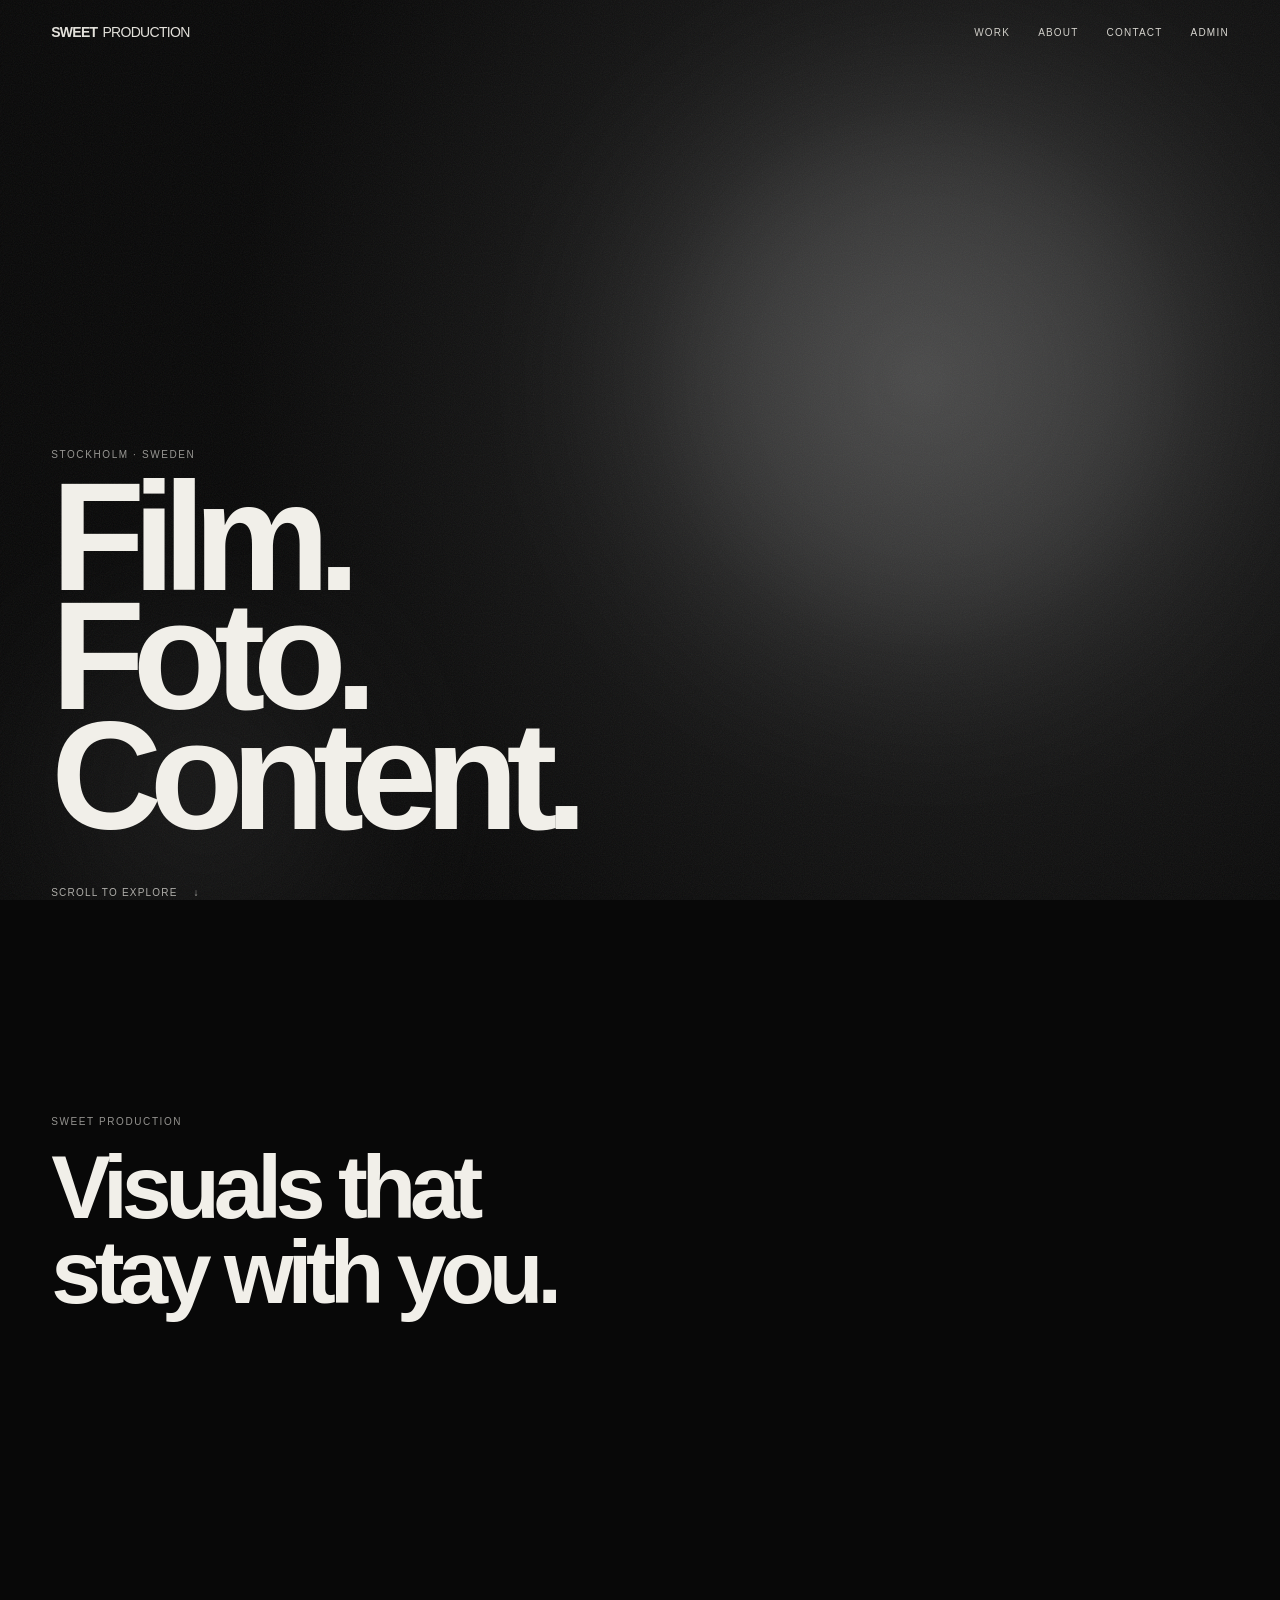
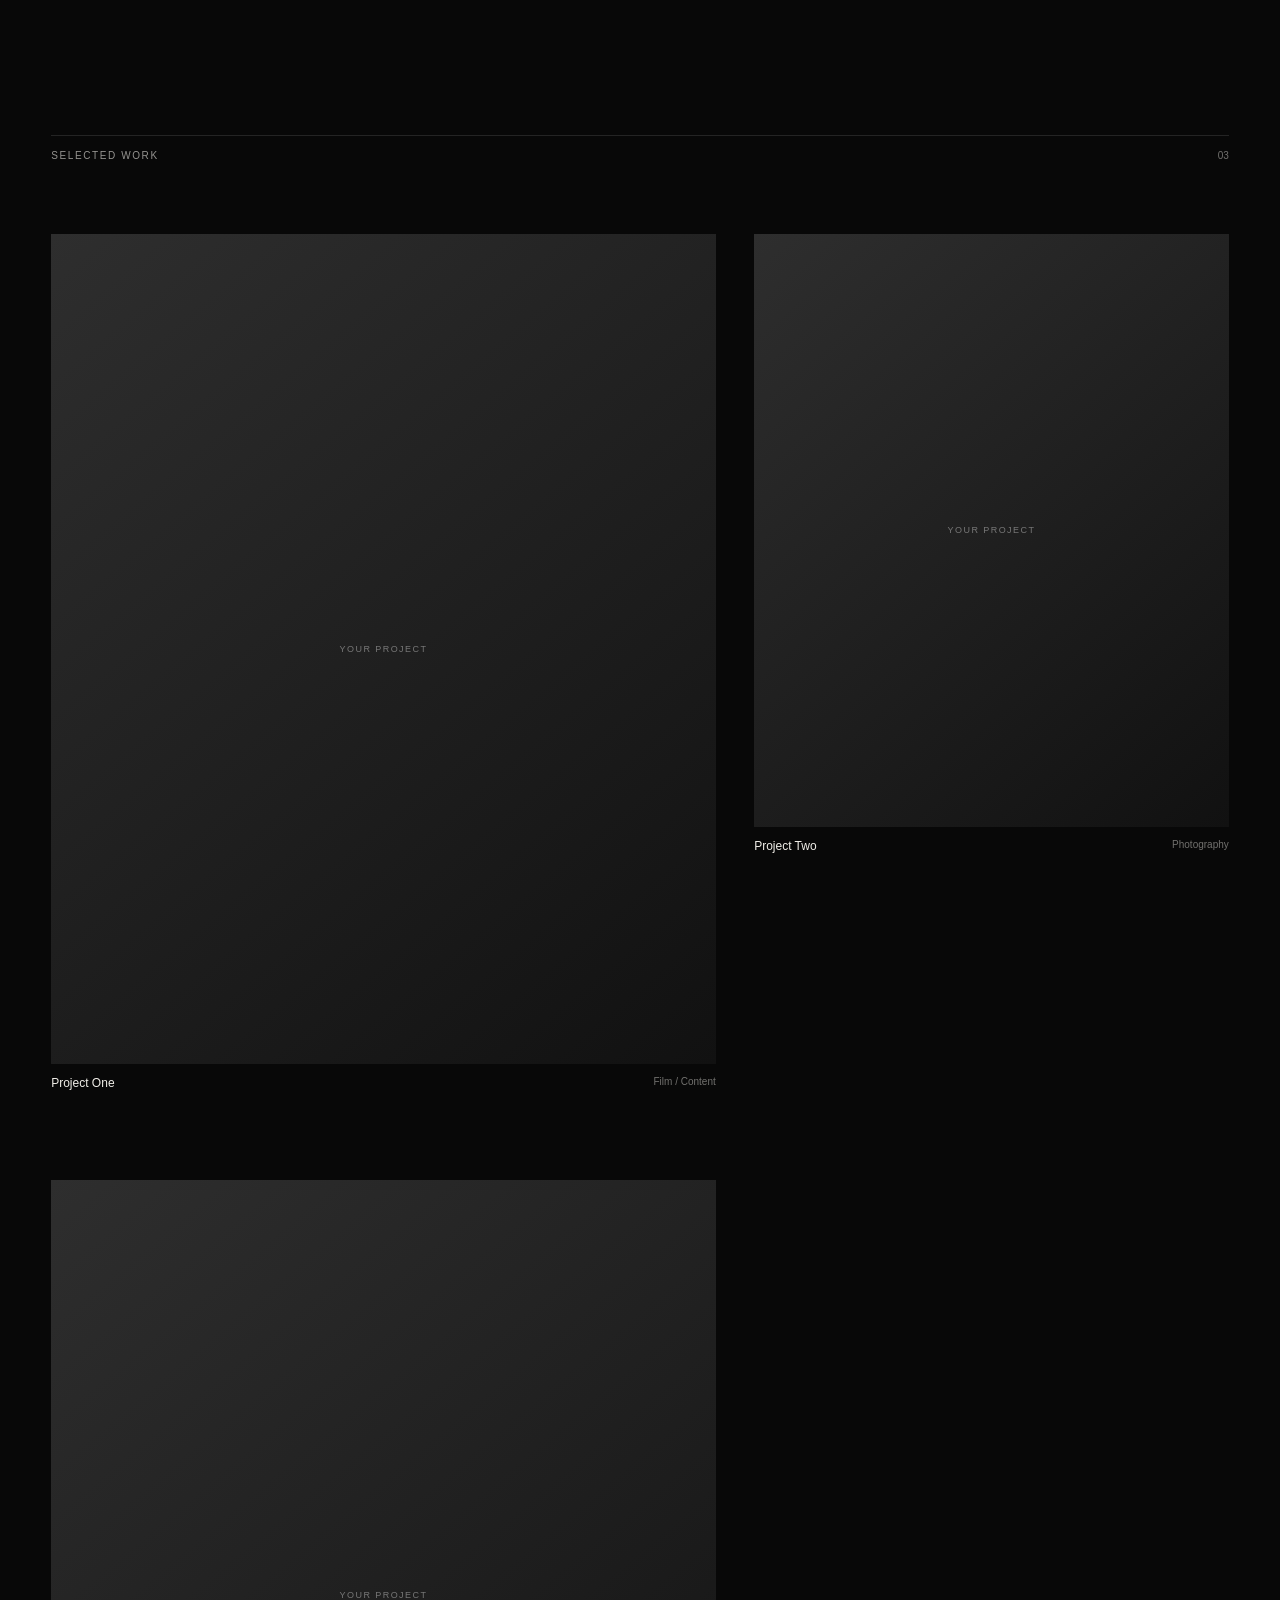
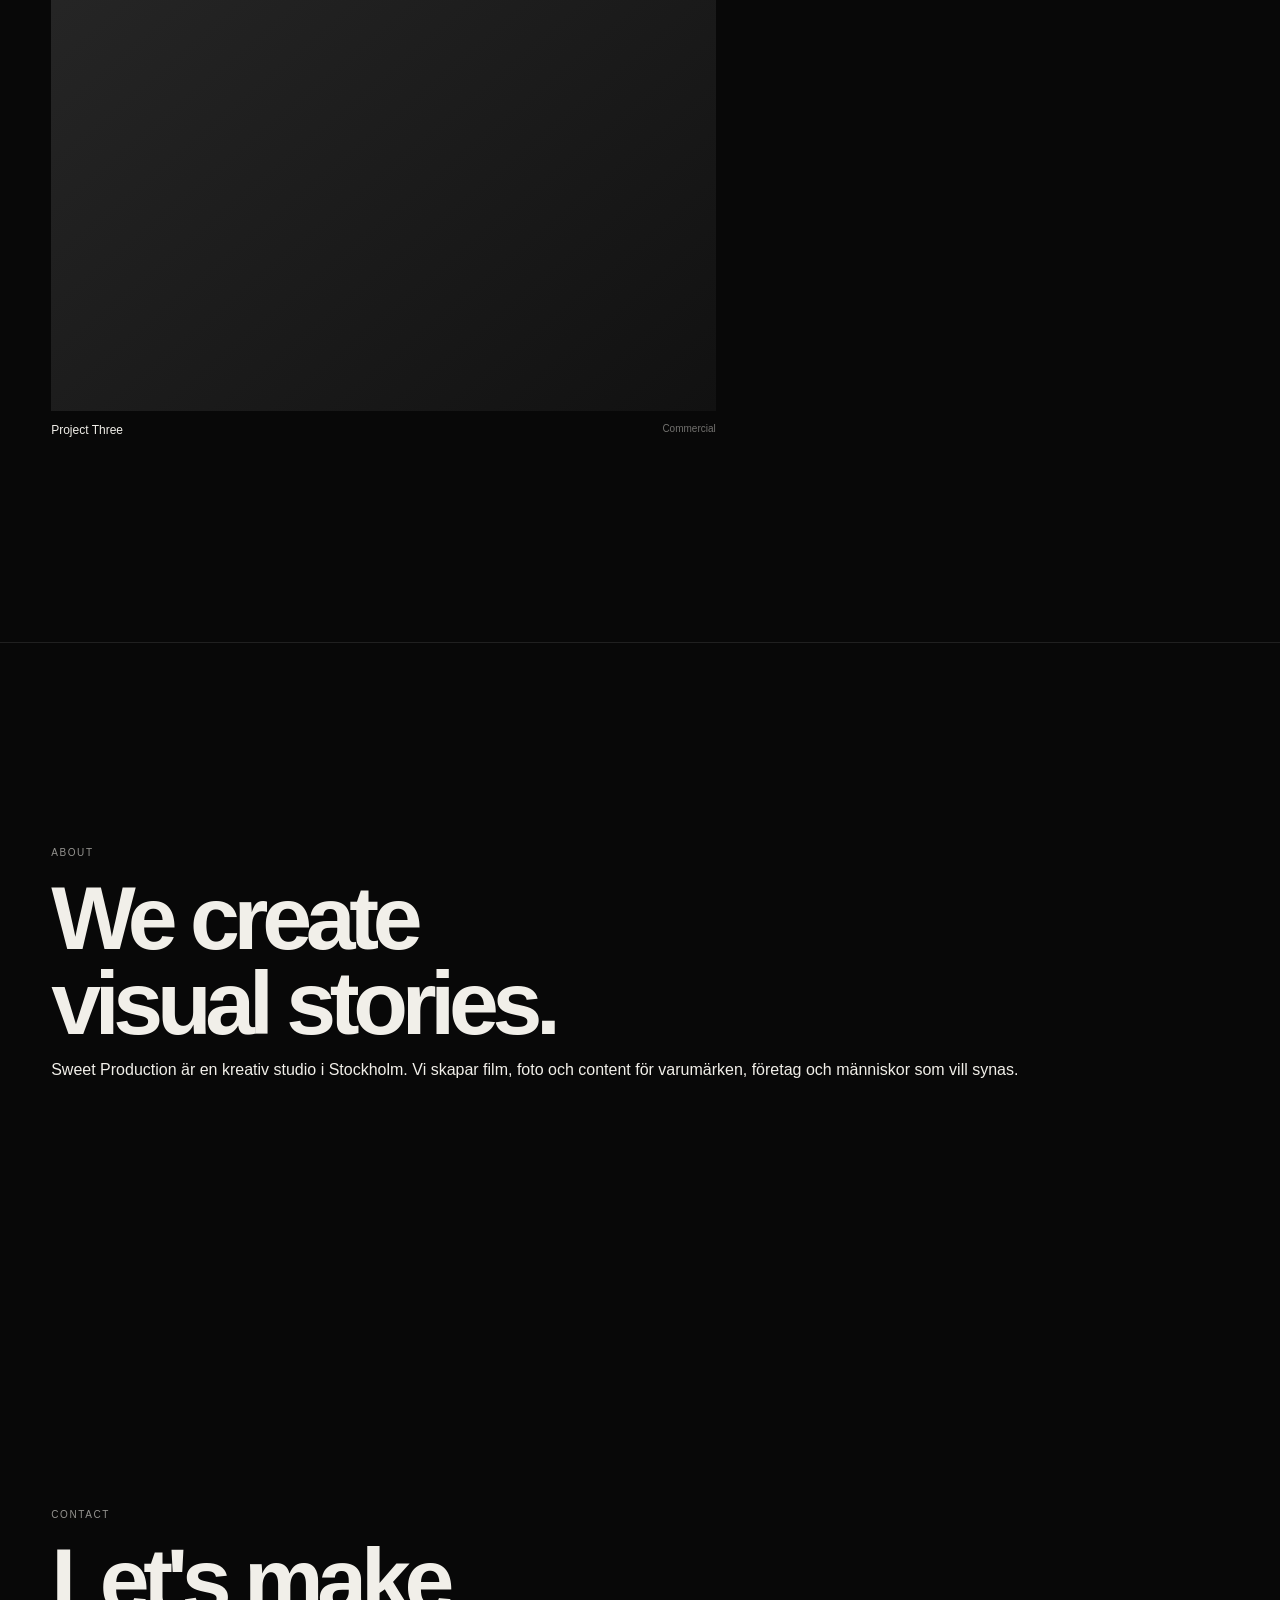
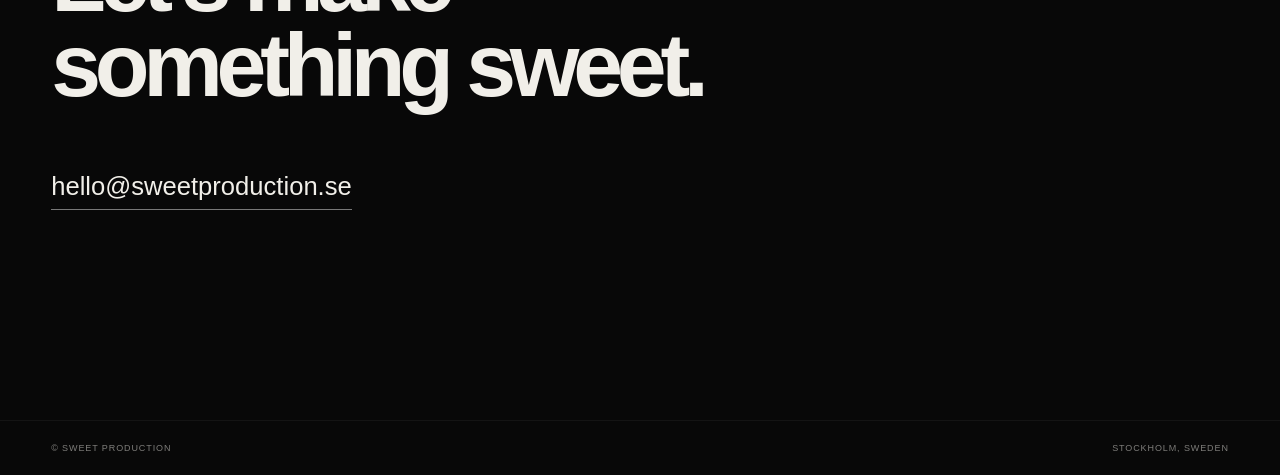
==== commit bdd5fd88: "Update index.html" ====
--- a/index.html
+++ b/index.html
@@ -63,6 +63,22 @@
 };
 
 function renderPage(content) {
+    if (content.settings) {
+    document.documentElement.style.setProperty(
+      "--bg-color",
+      content.settings.bgColor || "#080808"
+    );
+
+    document.documentElement.style.setProperty(
+      "--text-color",
+      content.settings.textColor || "#f1efe9"
+    );
+
+    document.documentElement.style.setProperty(
+      "--accent-color",
+      content.settings.accentColor || "#f1efe9"
+    );
+  }
 
   const page = document.getElementById("page");
   page.innerHTML = "";
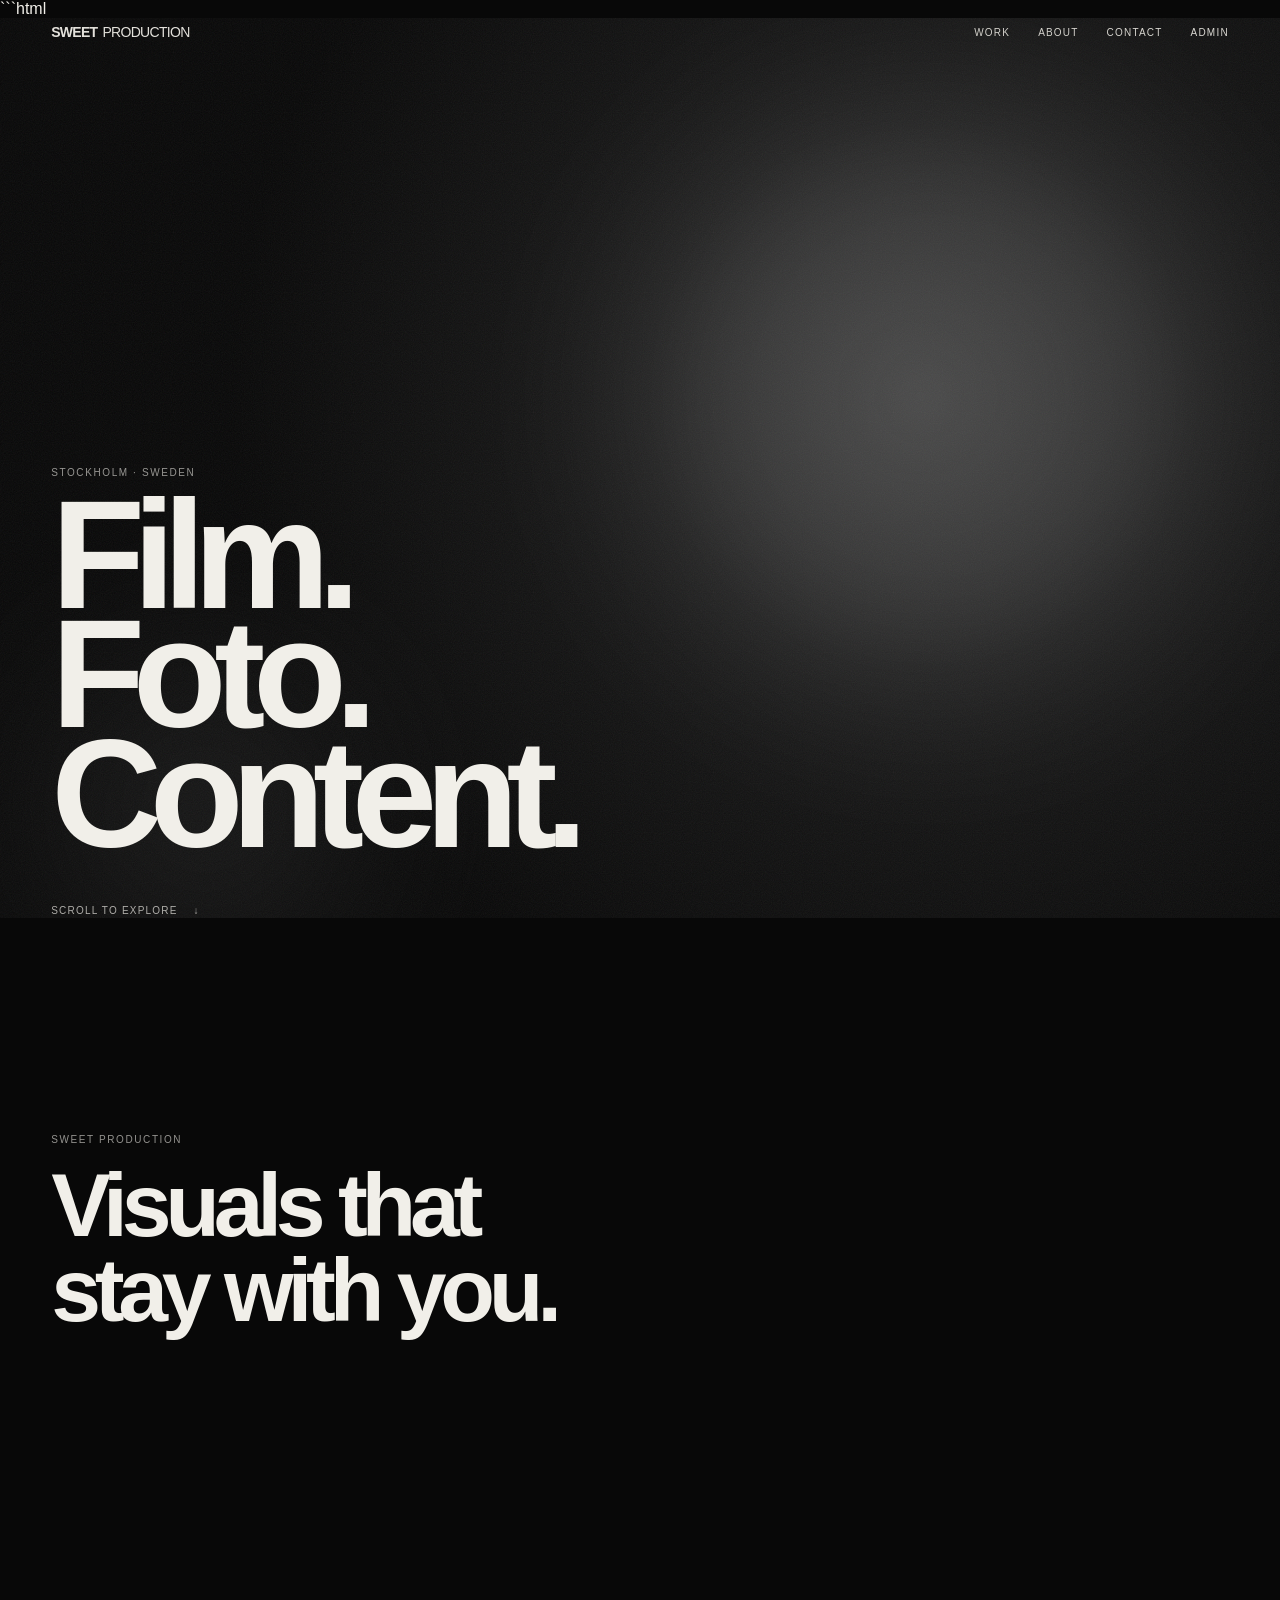
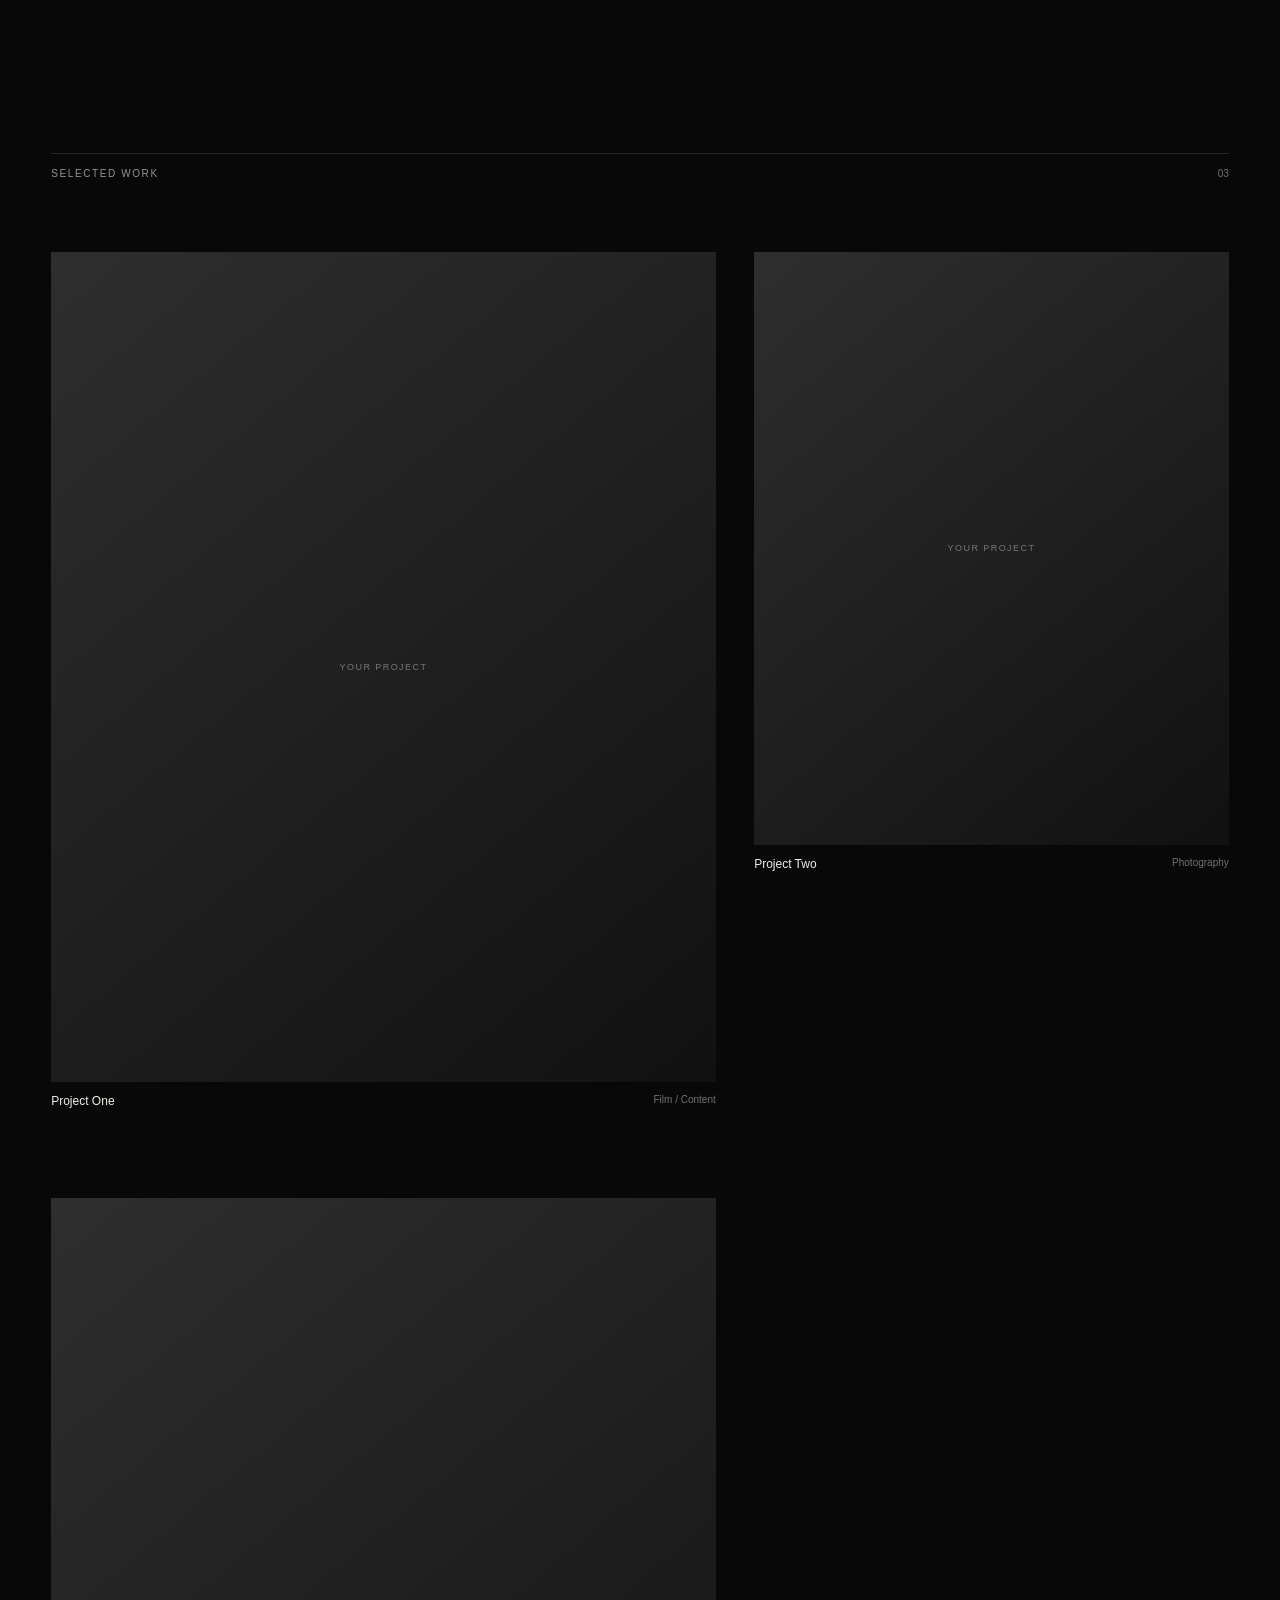
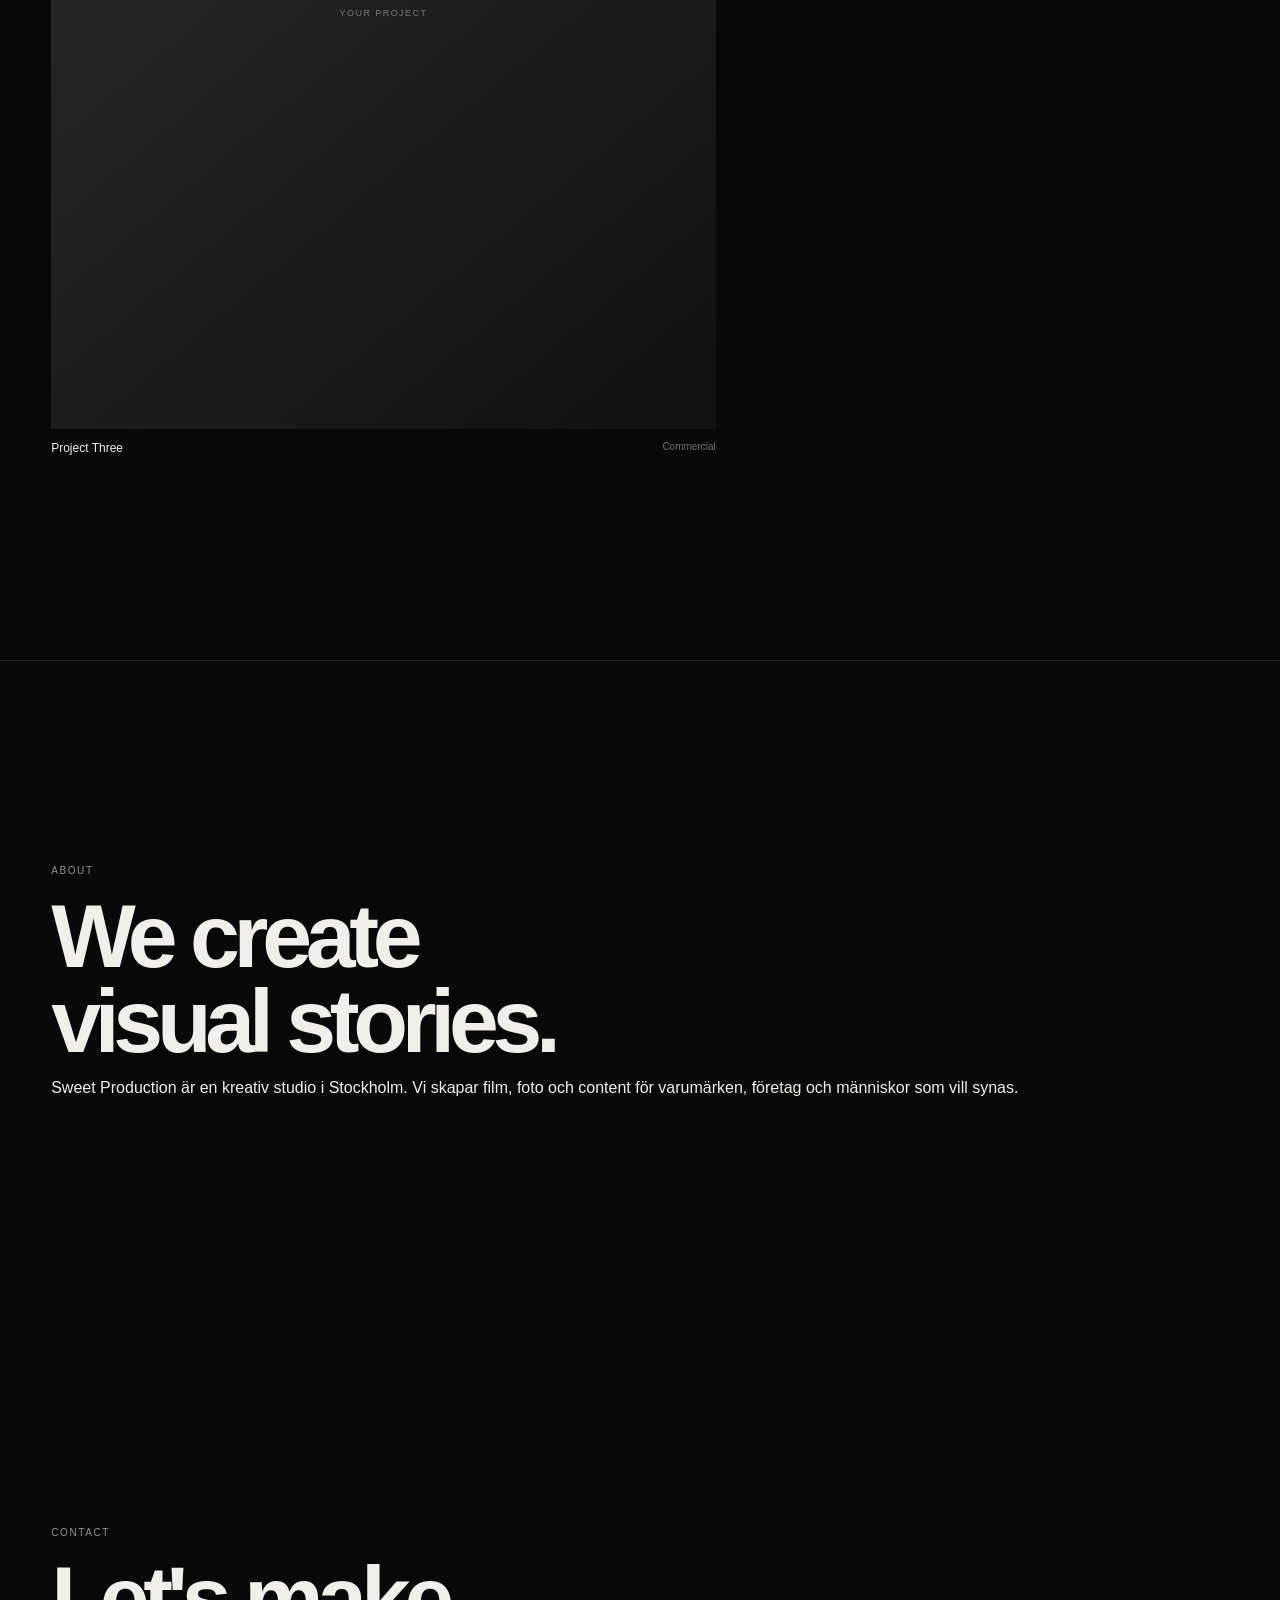
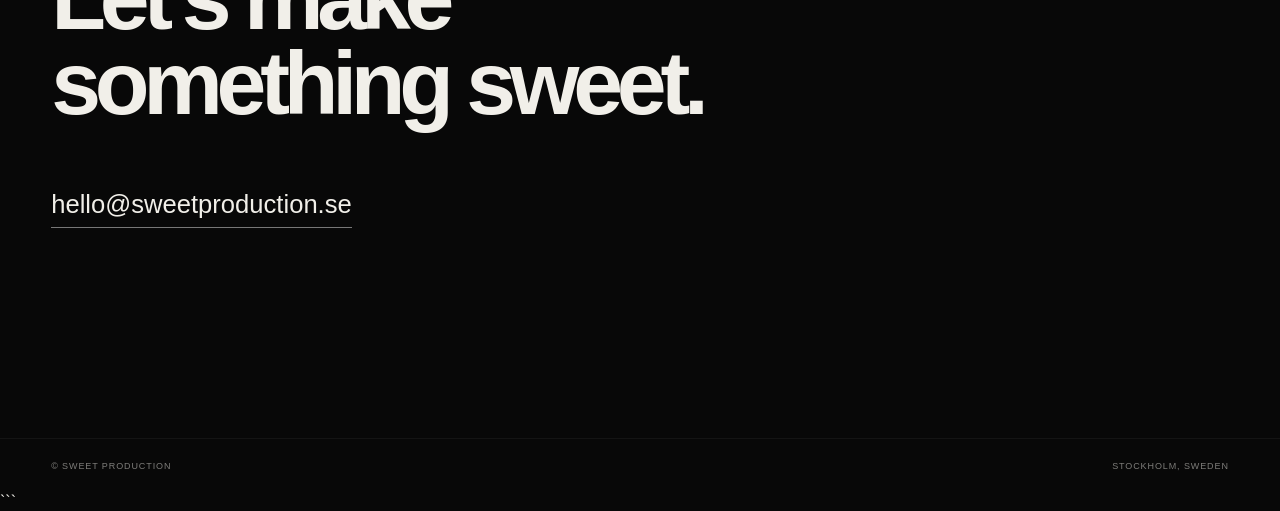
==== commit 6d772ae3: "Update index.html" ====
--- a/index.html
+++ b/index.html
@@ -1,3 +1,4 @@
+```html
 <!DOCTYPE html>
 <html lang="sv">
 <head>
@@ -5,6 +6,54 @@
   <meta name="viewport" content="width=device-width, initial-scale=1.0">
   <title>Sweet Production</title>
   <link rel="stylesheet" href="style.css">
+
+  <style>
+    :root {
+      --bg-color: #080808;
+      --text-color: #f1efe9;
+      --accent-color: #f1efe9;
+    }
+
+    body {
+      background: var(--bg-color);
+      color: var(--text-color);
+    }
+
+    a {
+      color: inherit;
+    }
+
+    .custom-text {
+      padding: 10vw 5vw;
+      max-width: 1200px;
+      margin: auto;
+    }
+
+    .custom-text p {
+      font-size: clamp(28px, 5vw, 70px);
+      line-height: 1.05;
+      margin: 0;
+    }
+
+    .custom-image {
+      width: 100%;
+      padding: 0 5vw 10vw;
+    }
+
+    .custom-image img {
+      display: block;
+      width: 100%;
+      height: auto;
+      object-fit: cover;
+    }
+
+    .media img {
+      width: 100%;
+      height: 100%;
+      object-fit: cover;
+      display: block;
+    }
+  </style>
 </head>
 
 <body>
@@ -21,9 +70,7 @@
 </header>
 
 <main id="top">
-
   <div id="page"></div>
-
 </main>
 
 <footer>
@@ -34,26 +81,36 @@
 <script>
 
 const defaultContent = {
+  settings: {
+    bgColor: "#080808",
+    textColor: "#f1efe9",
+    accentColor: "#f1efe9"
+  },
+
   blocks: [
     {
       type: "hero",
       location: "Stockholm · Sweden",
       title: "Film.\nFoto.\nContent."
     },
+
     {
       type: "statement",
       text: "Visuals that\nstay with you."
     },
+
     {
       type: "projects",
       title: "Selected work",
       projects: []
     },
+
     {
       type: "about",
       title: "We create\nvisual stories.",
       text: "Sweet Production är en kreativ studio i Stockholm. Vi skapar film, foto och content för varumärken, företag och människor som vill synas."
     },
+
     {
       type: "contact",
       title: "Let's make\nsomething sweet.",
@@ -62,33 +119,45 @@
   ]
 };
 
+
+function applySettings(content) {
+
+  const settings = content.settings || defaultContent.settings;
+
+  document.documentElement.style.setProperty(
+    "--bg-color",
+    settings.bgColor || "#080808"
+  );
+
+  document.documentElement.style.setProperty(
+    "--text-color",
+    settings.textColor || "#f1efe9"
+  );
+
+  document.documentElement.style.setProperty(
+    "--accent-color",
+    settings.accentColor || "#f1efe9"
+  );
+}
+
+
 function renderPage(content) {
-    if (content.settings) {
-    document.documentElement.style.setProperty(
-      "--bg-color",
-      content.settings.bgColor || "#080808"
-    );
-
-    document.documentElement.style.setProperty(
-      "--text-color",
-      content.settings.textColor || "#f1efe9"
-    );
-
-    document.documentElement.style.setProperty(
-      "--accent-color",
-      content.settings.accentColor || "#f1efe9"
-    );
-  }
+
+  applySettings(content);
 
   const page = document.getElementById("page");
+
   page.innerHTML = "";
 
-  content.blocks.forEach((block, index) => {
+
+  content.blocks.forEach((block) => {
+
 
     if (block.type === "hero") {
 
       page.innerHTML += `
         <section class="hero">
+
           <div class="hero-bg">
             <div class="glow one"></div>
             <div class="glow two"></div>
@@ -96,7 +165,10 @@
           </div>
 
           <div class="hero-content">
-            <p class="eyebrow">${escapeHTML(block.location || "")}</p>
+
+            <p class="eyebrow">
+              ${escapeHTML(block.location || "")}
+            </p>
 
             <h1>
               ${escapeHTML(block.title || "").replace(/\n/g, "<br>")}
@@ -105,25 +177,31 @@
             <a href="#work" class="scroll">
               Scroll to explore <b>↓</b>
             </a>
+
           </div>
-        </section>
-      `;
-
-    }
+
+        </section>
+      `;
+    }
+
 
     if (block.type === "statement") {
 
       page.innerHTML += `
         <section class="statement">
-          <p class="eyebrow">Sweet Production</p>
+
+          <p class="eyebrow">
+            Sweet Production
+          </p>
 
           <h2>
             ${escapeHTML(block.text || "").replace(/\n/g, "<br>")}
           </h2>
-        </section>
-      `;
-
-    }
+
+        </section>
+      `;
+    }
+
 
     if (block.type === "projects") {
 
@@ -133,29 +211,48 @@
 
         projectsHTML += `
           <article class="project">
+
             <div class="media">
+
               ${
                 project.image
-                ? `<img src="${escapeAttribute(project.image)}" alt="">`
+                ? `<img src="${escapeAttribute(project.image)}" alt="${escapeAttribute(project.title || "")}">`
                 : "YOUR PROJECT"
               }
+
             </div>
 
             <div class="meta">
-              <strong>${escapeHTML(project.title || "")}</strong>
-              <small>${escapeHTML(project.category || "")}</small>
+
+              <strong>
+                ${escapeHTML(project.title || "")}
+              </strong>
+
+              <small>
+                ${escapeHTML(project.category || "")}
+              </small>
+
             </div>
+
           </article>
         `;
 
       });
 
+
       page.innerHTML += `
         <section id="work" class="work">
 
           <div class="section-top">
-            <p class="eyebrow">${escapeHTML(block.title || "Selected work")}</p>
-            <span>${String(block.projects?.length || 0).padStart(2, "0")}</span>
+
+            <p class="eyebrow">
+              ${escapeHTML(block.title || "Selected work")}
+            </p>
+
+            <span>
+              ${String(block.projects?.length || 0).padStart(2, "0")}
+            </span>
+
           </div>
 
           <div class="projects">
@@ -164,66 +261,84 @@
 
         </section>
       `;
-
-    }
+    }
+
 
     if (block.type === "about") {
 
       page.innerHTML += `
         <section id="about" class="about">
 
-          <p class="eyebrow">About</p>
+          <p class="eyebrow">
+            About
+          </p>
 
           <h2>
             ${escapeHTML(block.title || "").replace(/\n/g, "<br>")}
           </h2>
 
           <p class="about-text">
-            ${escapeHTML(block.text || "")}
+            ${escapeHTML(block.text || "").replace(/\n/g, "<br>")}
           </p>
 
         </section>
       `;
-
-    }
+    }
+
 
     if (block.type === "contact") {
 
       page.innerHTML += `
         <section id="contact" class="contact">
 
-          <p class="eyebrow">Contact</p>
+          <p class="eyebrow">
+            Contact
+          </p>
 
           <h2>
             ${escapeHTML(block.title || "").replace(/\n/g, "<br>")}
           </h2>
 
-          <a class="email" href="mailto:${escapeAttribute(block.email || "")}">
+          <a
+            class="email"
+            href="mailto:${escapeAttribute(block.email || "")}">
             ${escapeHTML(block.email || "")}
           </a>
 
         </section>
       `;
-
-    }
+    }
+
 
     if (block.type === "text") {
 
       page.innerHTML += `
         <section class="custom-text">
-          <p>${escapeHTML(block.text || "").replace(/\n/g, "<br>")}</p>
-        </section>
-      `;
-
-    }
+
+          <p>
+            ${escapeHTML(block.text || "").replace(/\n/g, "<br>")}
+          </p>
+
+        </section>
+      `;
+    }
+
 
     if (block.type === "image") {
 
-      page.innerHTML += `
-        <section class="custom-image">
-          <img src="${escapeAttribute(block.image || "")}" alt="">
-        </section>
-      `;
+      if (block.image) {
+
+        page.innerHTML += `
+          <section class="custom-image">
+
+            <img
+              src="${escapeAttribute(block.image)}"
+              alt="">
+
+          </section>
+        `;
+
+      }
 
     }
 
@@ -231,28 +346,37 @@
 
 }
 
+
 function escapeHTML(value) {
+
   return String(value)
     .replace(/&/g, "&amp;")
     .replace(/</g, "&lt;")
     .replace(/>/g, "&gt;")
     .replace(/"/g, "&quot;")
     .replace(/'/g, "&#039;");
+
 }
 
+
 function escapeAttribute(value) {
+
   return escapeHTML(value);
+
 }
 
+
 async function loadContent() {
 
   try {
 
-    const response = await fetch("content.json?cache=" + Date.now());
+    const response =
+      await fetch("content.json?cache=" + Date.now());
 
     if (!response.ok) throw new Error();
 
-    const content = await response.json();
+    const content =
+      await response.json();
 
     if (!content.blocks) throw new Error();
 
@@ -265,6 +389,7 @@
   }
 
 }
+
 
 loadContent();
 
@@ -272,3 +397,4 @@
 
 </body>
 </html>
+```
--- a/style.css
+++ b/style.css
@@ -8,8 +8,8 @@
 
 body {
   margin: 0;
-  background: #080808;
-  color: #f1efe9;
+  background: var(--bg-color, #080808);
+  color: var(--text-color, #f1efe9);
   font-family: Arial, Helvetica, sans-serif;
 }
 
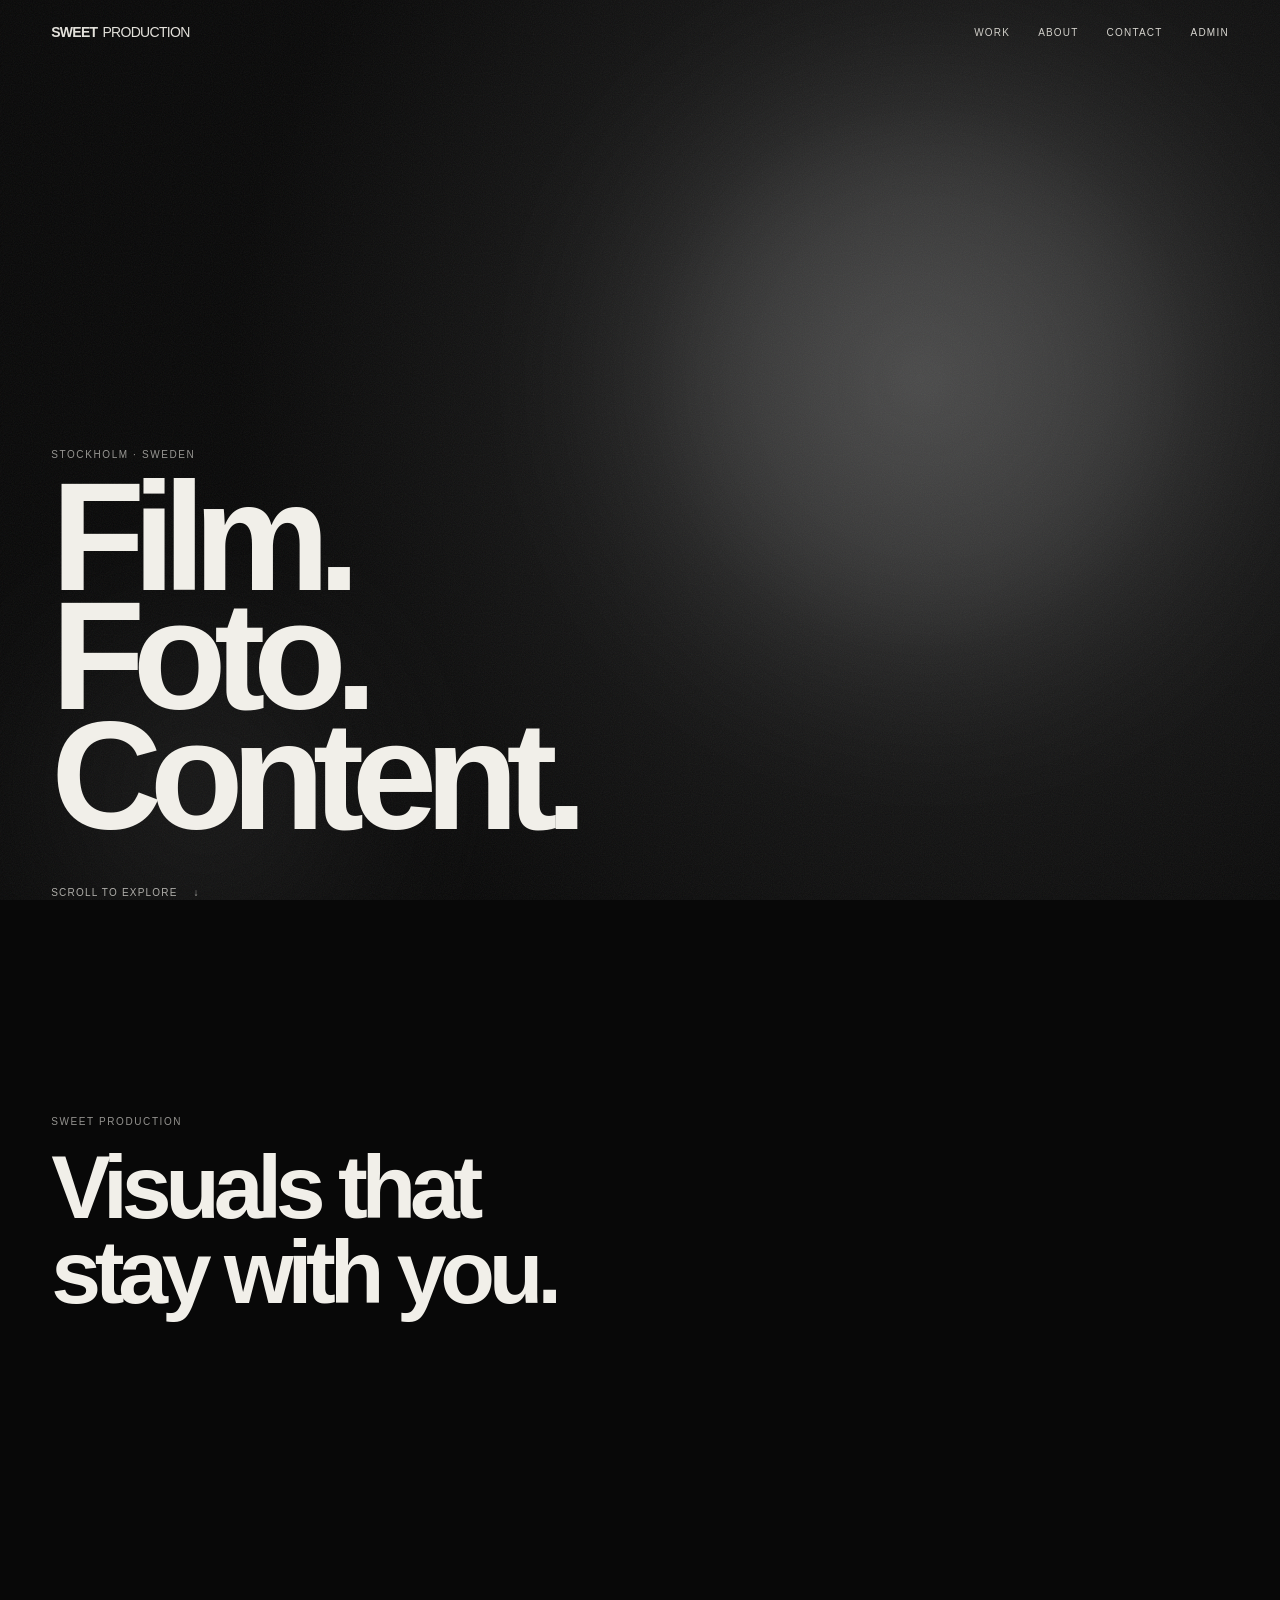
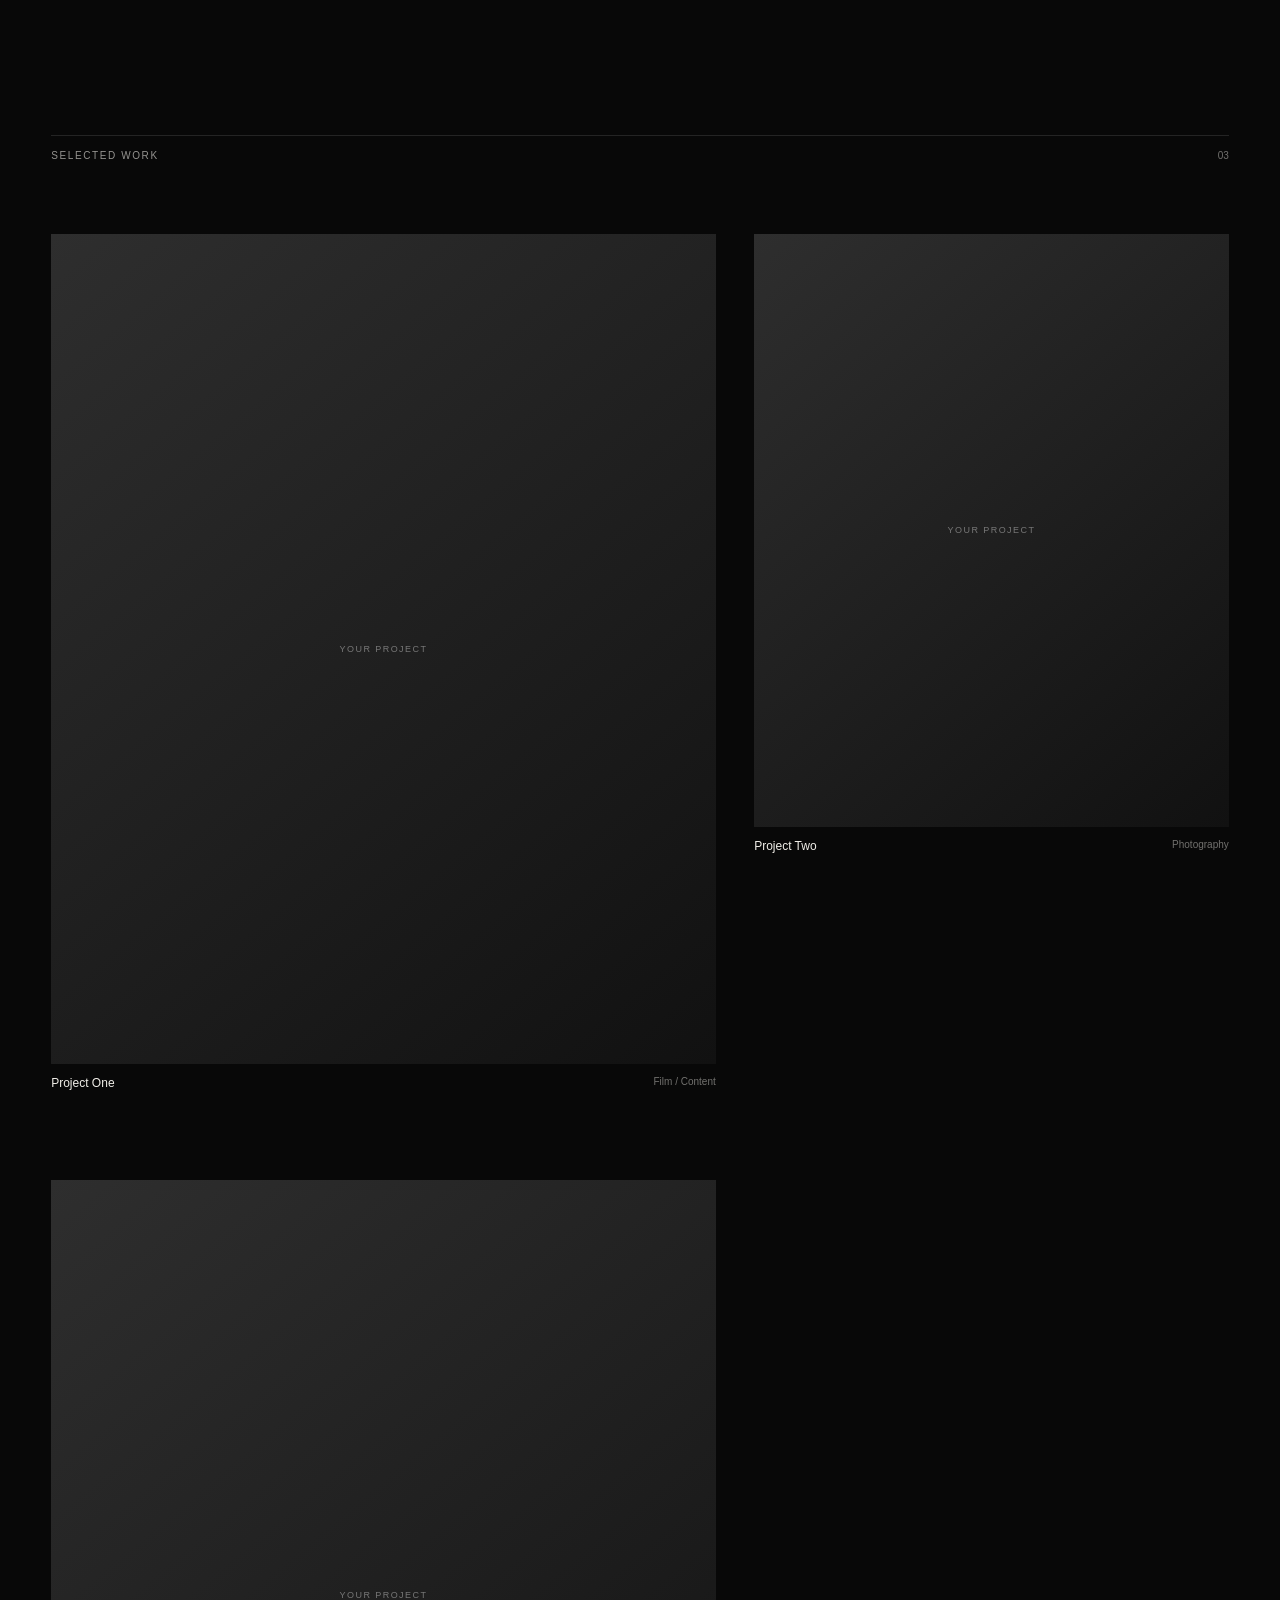
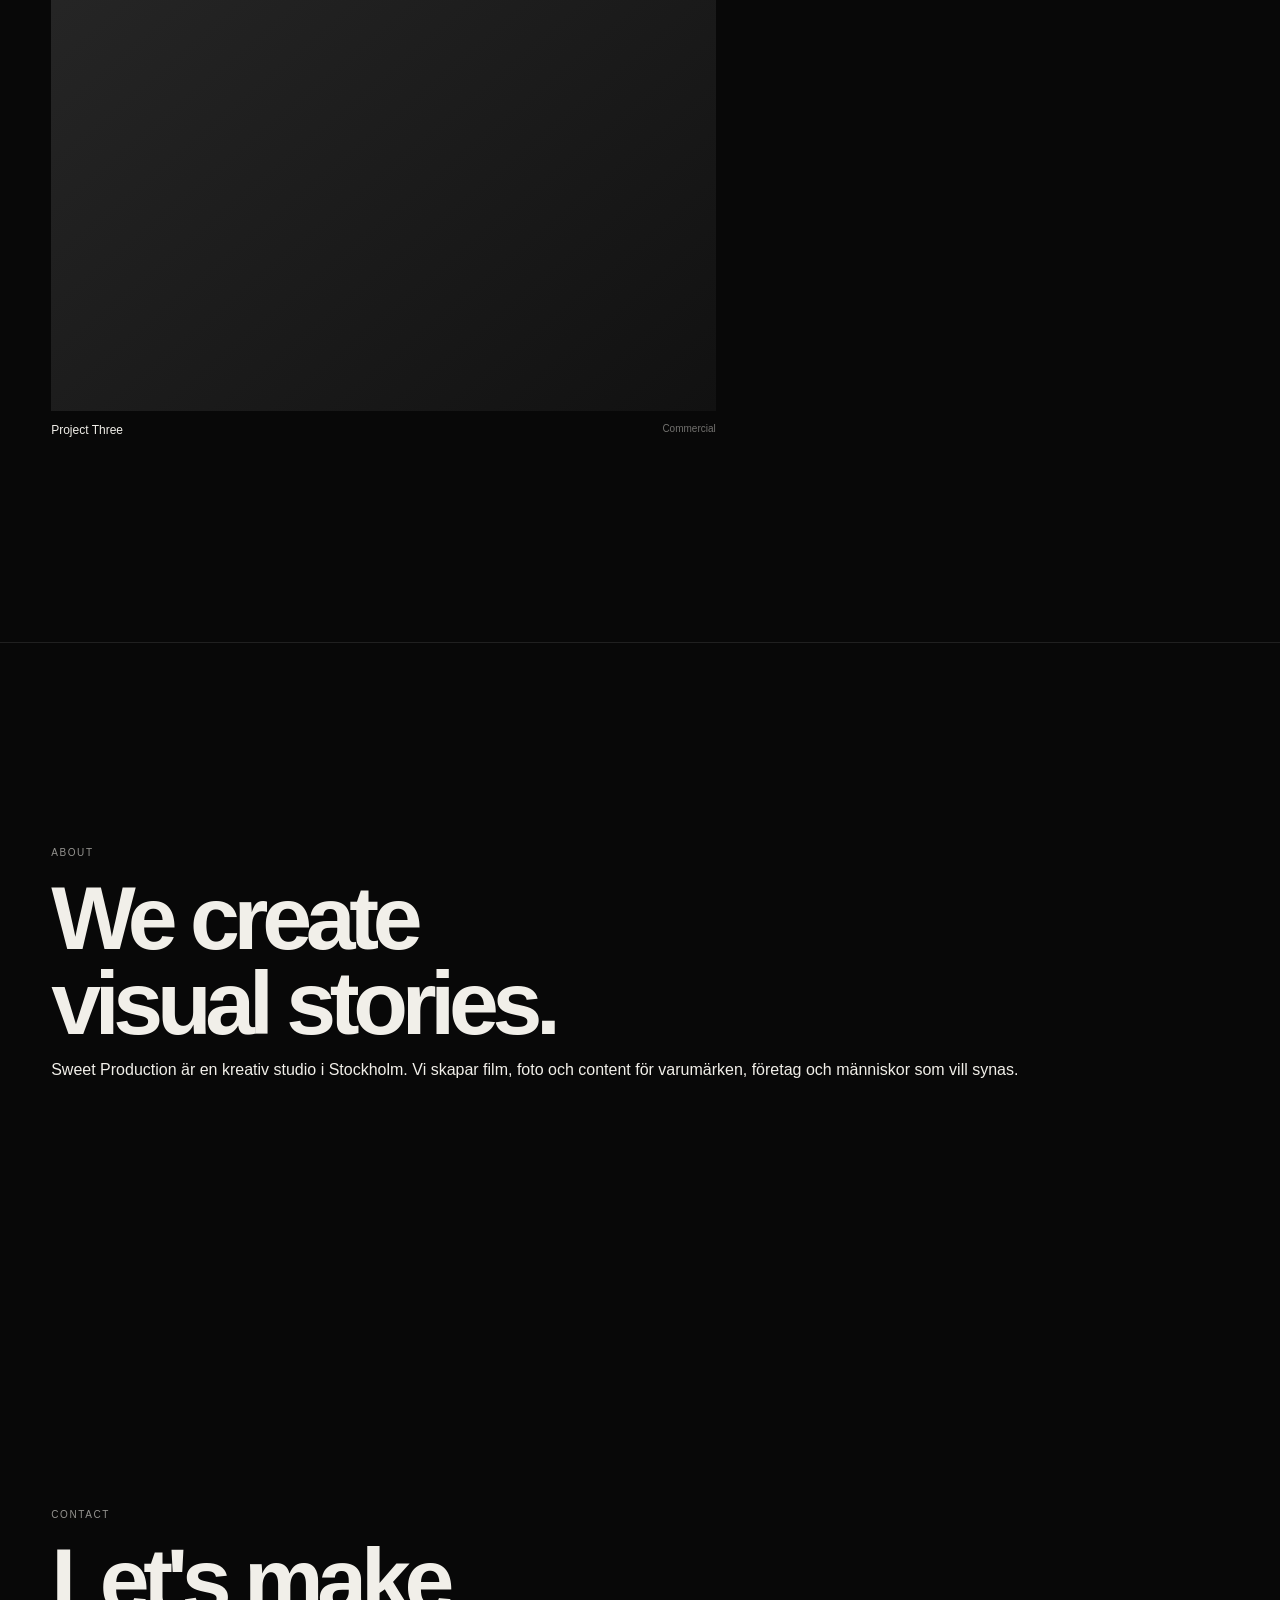
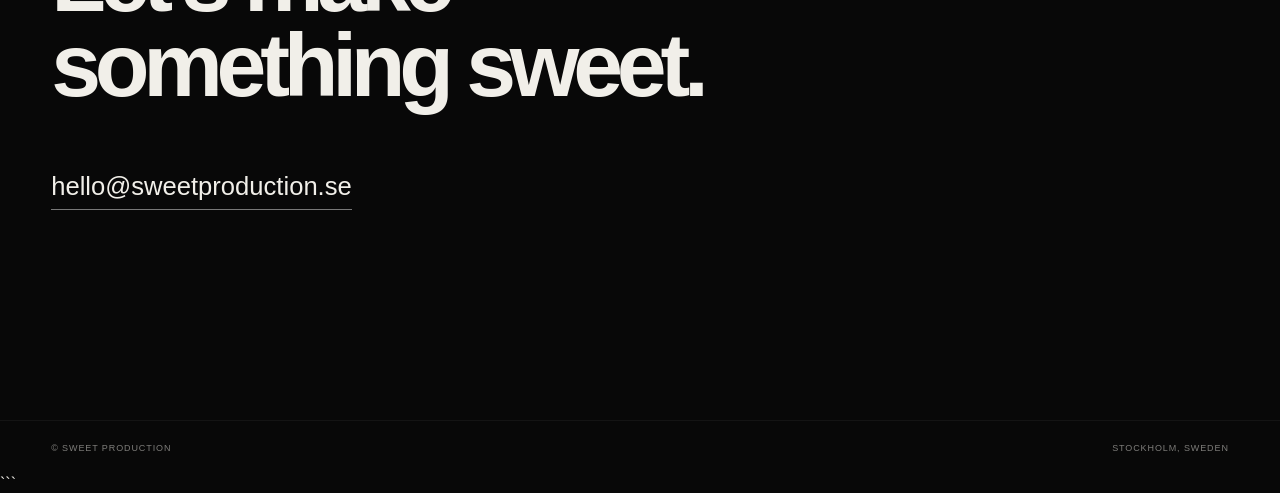
==== commit 599cd649: "Update index.html" ====
--- a/index.html
+++ b/index.html
@@ -1,4 +1,4 @@
-```html
+
 <!DOCTYPE html>
 <html lang="sv">
 <head>
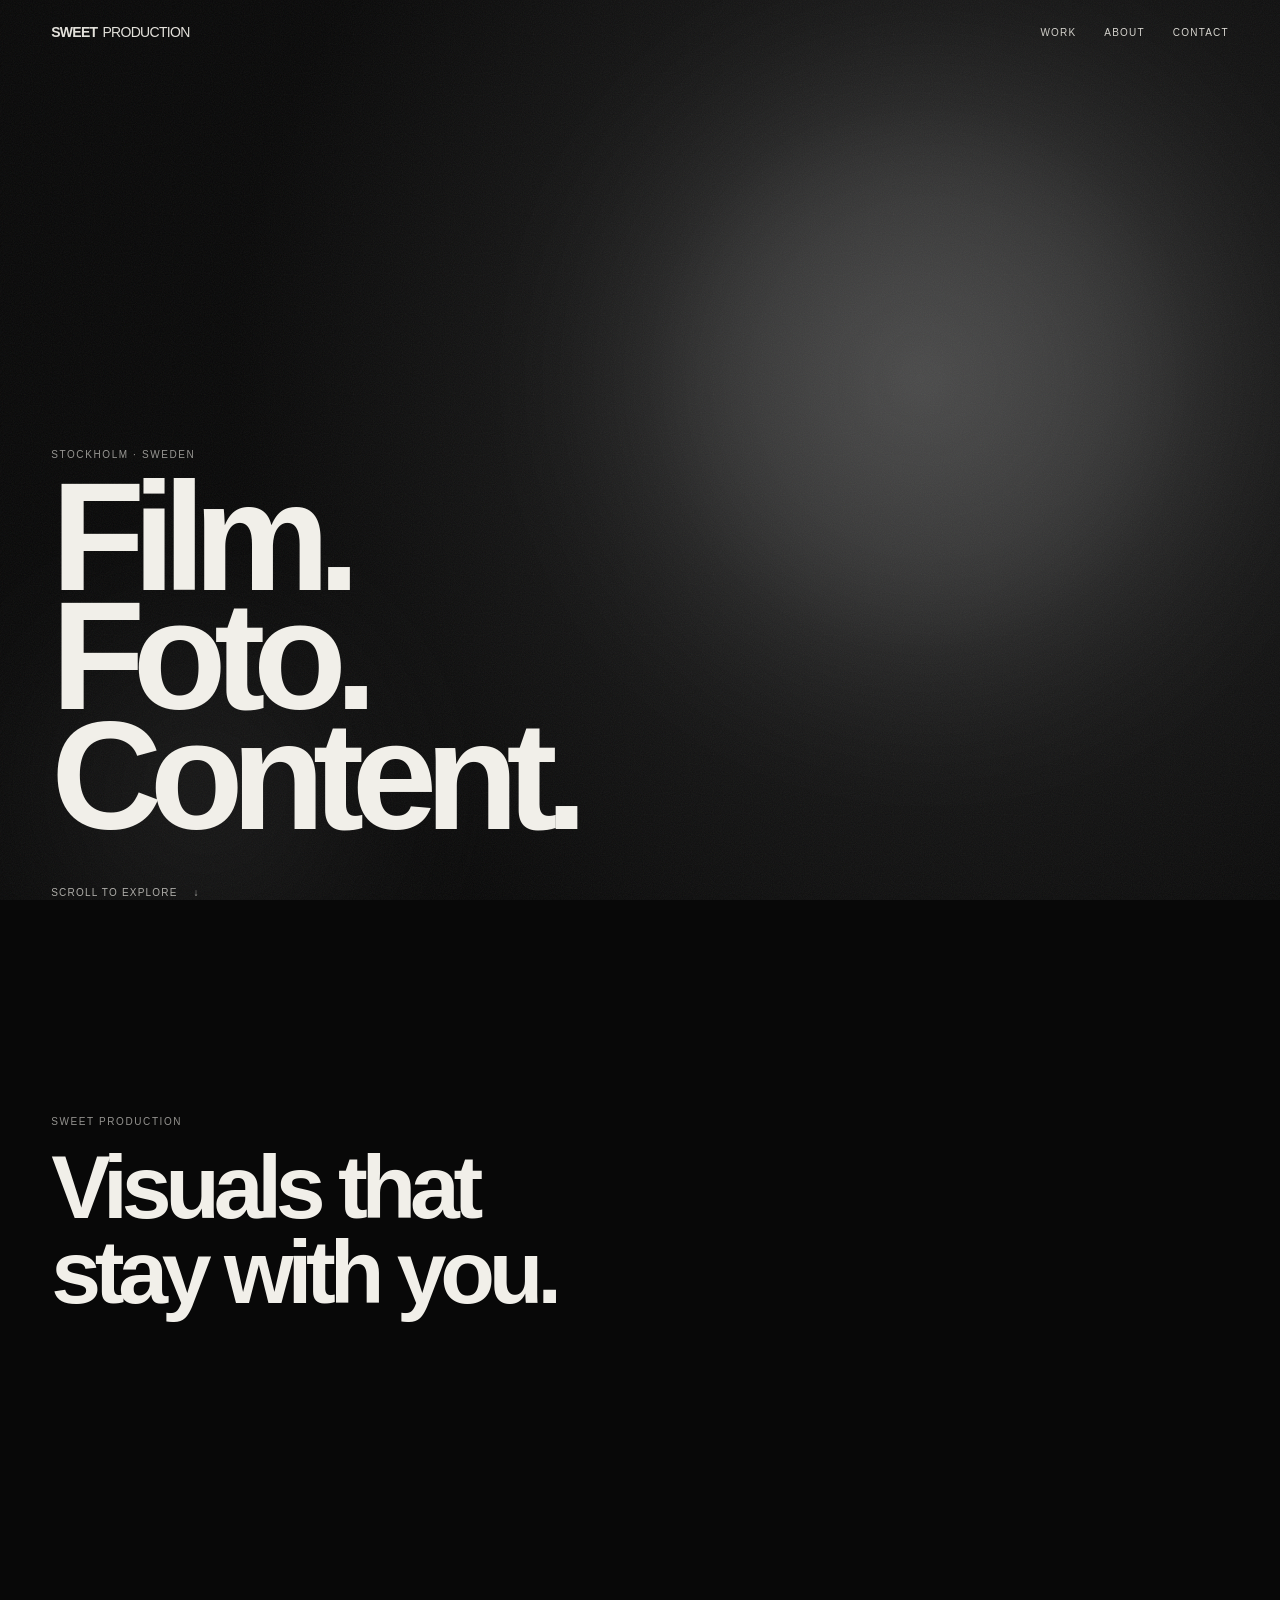
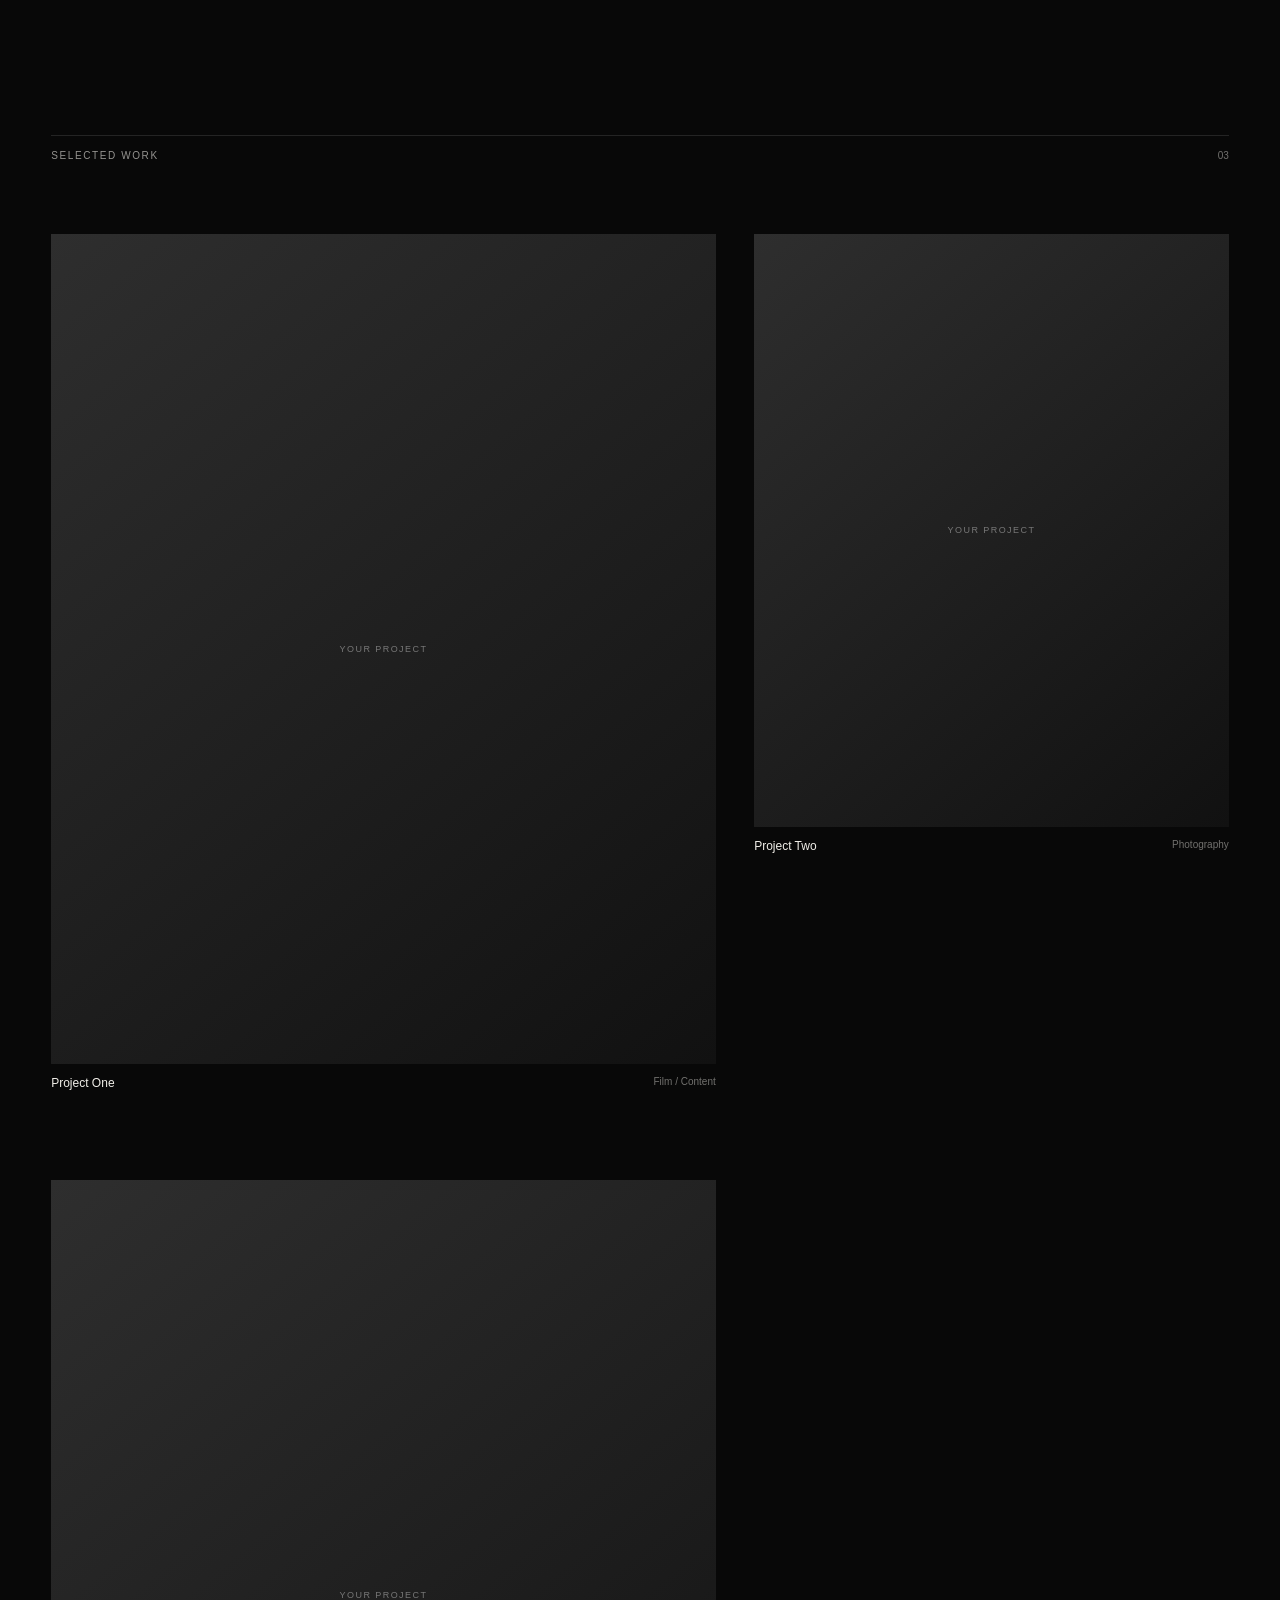
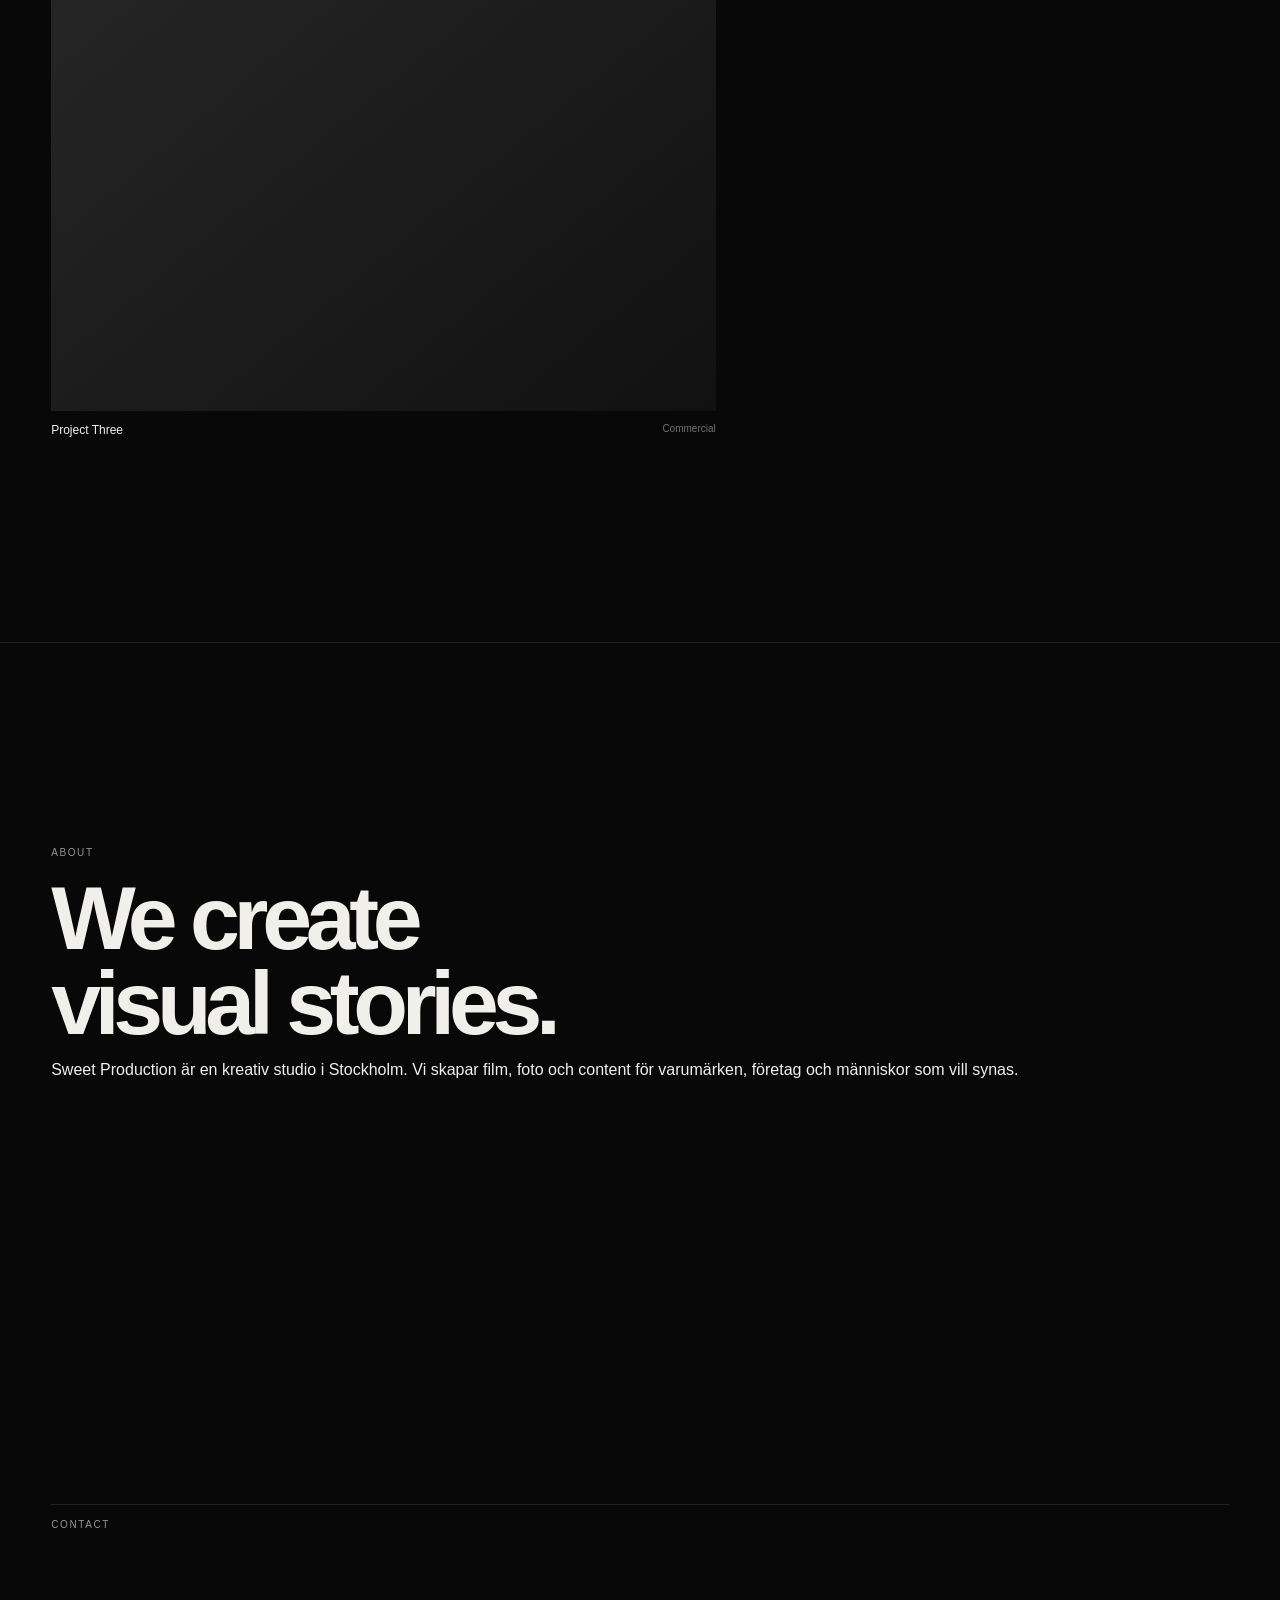
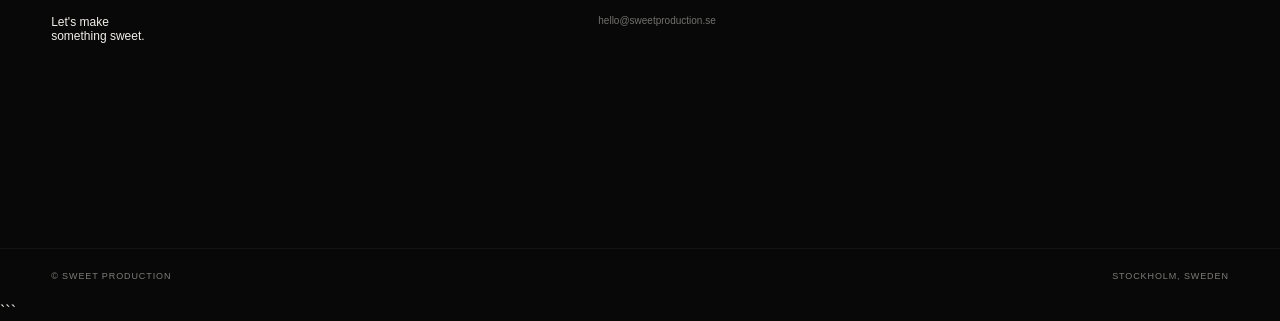
==== commit 1e7ca076: "Restore hero video and update contact layout" ====
--- a/index.html
+++ b/index.html
@@ -65,7 +65,6 @@
     <a href="#work">Work</a>
     <a href="#about">About</a>
     <a href="#contact">Contact</a>
-    <a href="admin.html">Admin</a>
   </nav>
 </header>
 
@@ -159,8 +158,19 @@
         <section class="hero">
 
           <div class="hero-bg">
-            <div class="glow one"></div>
-            <div class="glow two"></div>
+            ${
+              block.heroVideo
+                ? `<video
+                    class="hero-background-video"
+                    src="${escapeAttribute(block.heroVideo)}"
+                    autoplay
+                    muted
+                    loop
+                    playsinline></video>
+                   <div class="hero-overlay"></div>`
+                : `<div class="glow one"></div>
+                   <div class="glow two"></div>`
+            }
             <div class="grain"></div>
           </div>
 
@@ -288,22 +298,51 @@
 
     if (block.type === "contact") {
 
-      page.innerHTML += `
-        <section id="contact" class="contact">
-
-          <p class="eyebrow">
-            Contact
-          </p>
-
-          <h2>
-            ${escapeHTML(block.title || "").replace(/\n/g, "<br>")}
-          </h2>
-
-          <a
-            class="email"
-            href="mailto:${escapeAttribute(block.email || "")}">
-            ${escapeHTML(block.email || "")}
-          </a>
+      const contactDetails = [
+        block.email
+          ? `<a href="mailto:${escapeAttribute(block.email)}">${escapeHTML(block.email)}</a>`
+          : "",
+        block.phone
+          ? `<a href="tel:${escapeAttribute(block.phone)}">${escapeHTML(block.phone)}</a>`
+          : ""
+      ].filter(Boolean).join(" · ");
+
+      page.innerHTML += `
+        <section id="contact" class="work">
+
+          <div class="section-top">
+
+            <p class="eyebrow">
+              Contact
+            </p>
+
+          </div>
+
+          <div class="projects">
+
+            <article class="project">
+
+              ${
+                block.image
+                  ? `<div class="media">
+                      <img src="${escapeAttribute(block.image)}" alt="${escapeAttribute(block.title || "Contact")}">
+                    </div>`
+                  : ""
+              }
+
+              <div class="meta">
+
+                <strong>
+                  ${escapeHTML(block.title || "Contact").replace(/\n/g, "<br>")}
+                </strong>
+
+                ${contactDetails ? `<small>${contactDetails}</small>` : ""}
+
+              </div>
+
+            </article>
+
+          </div>
 
         </section>
       `;
